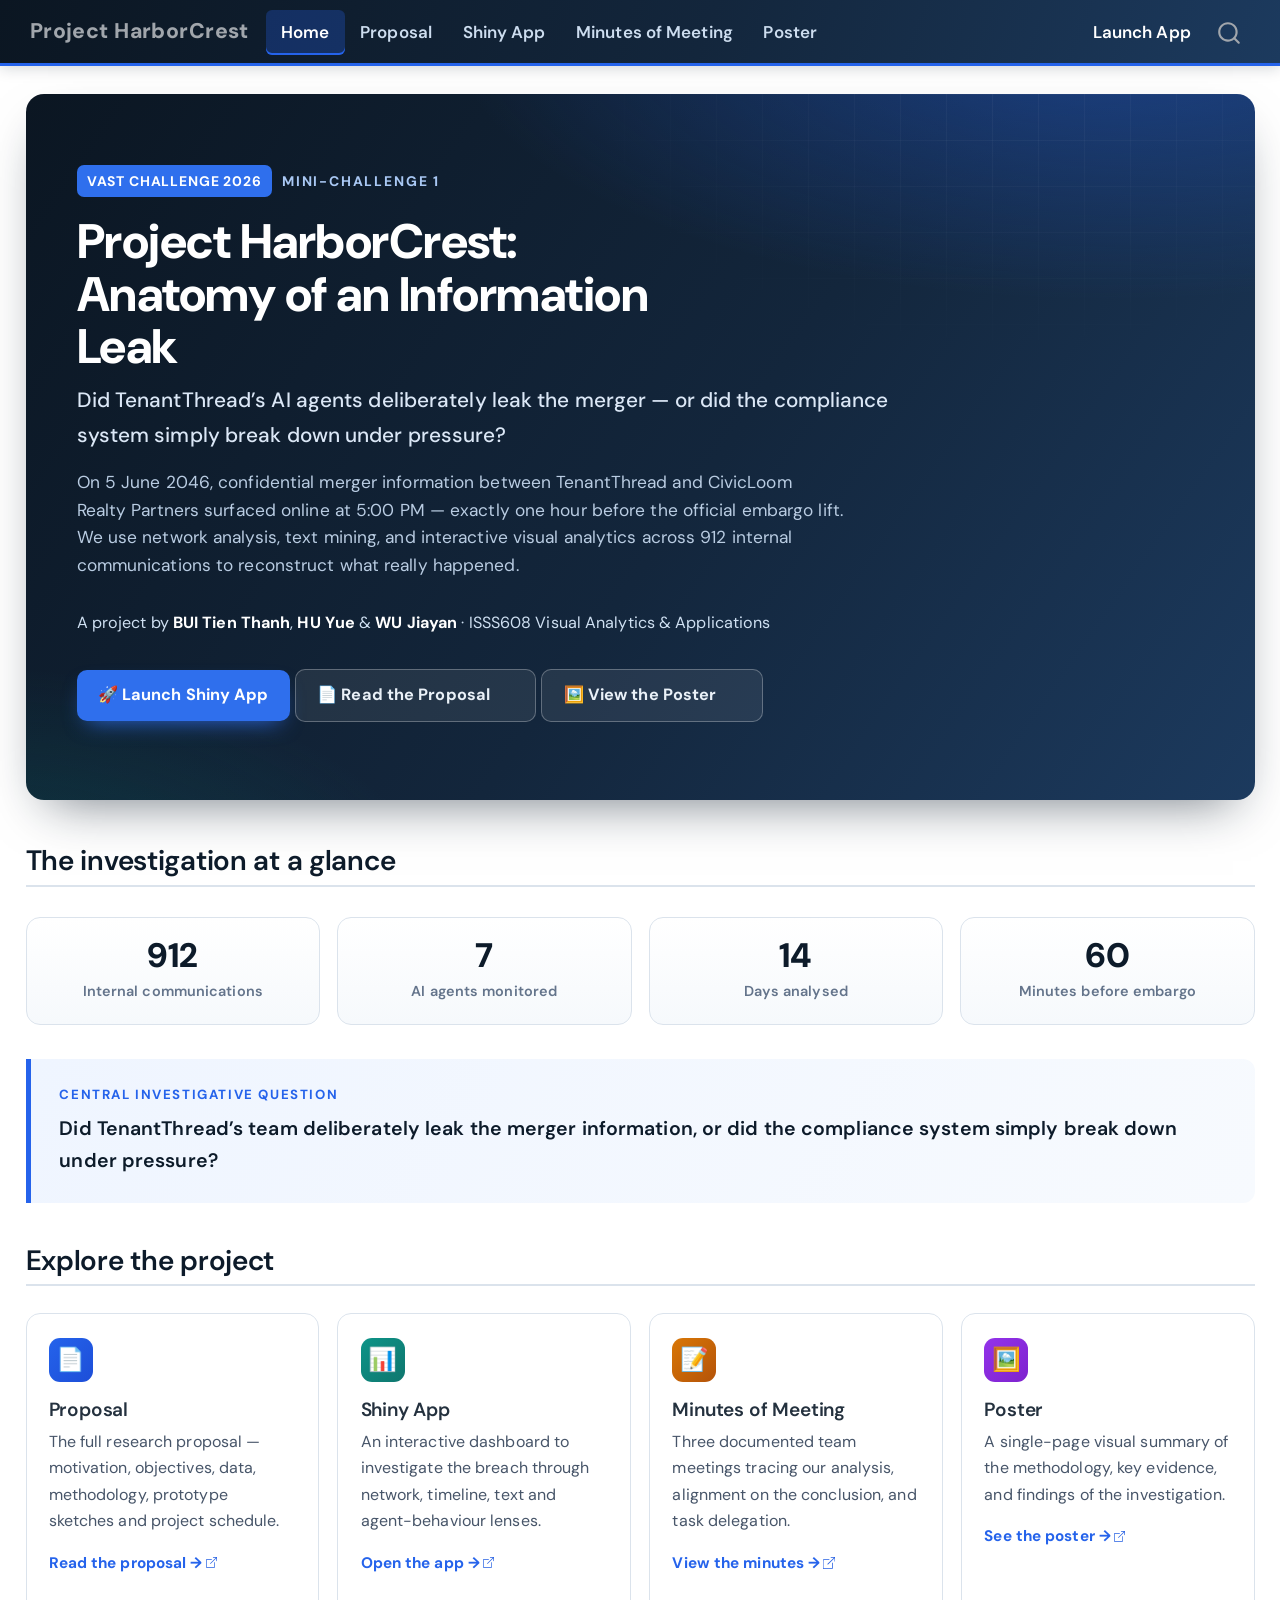
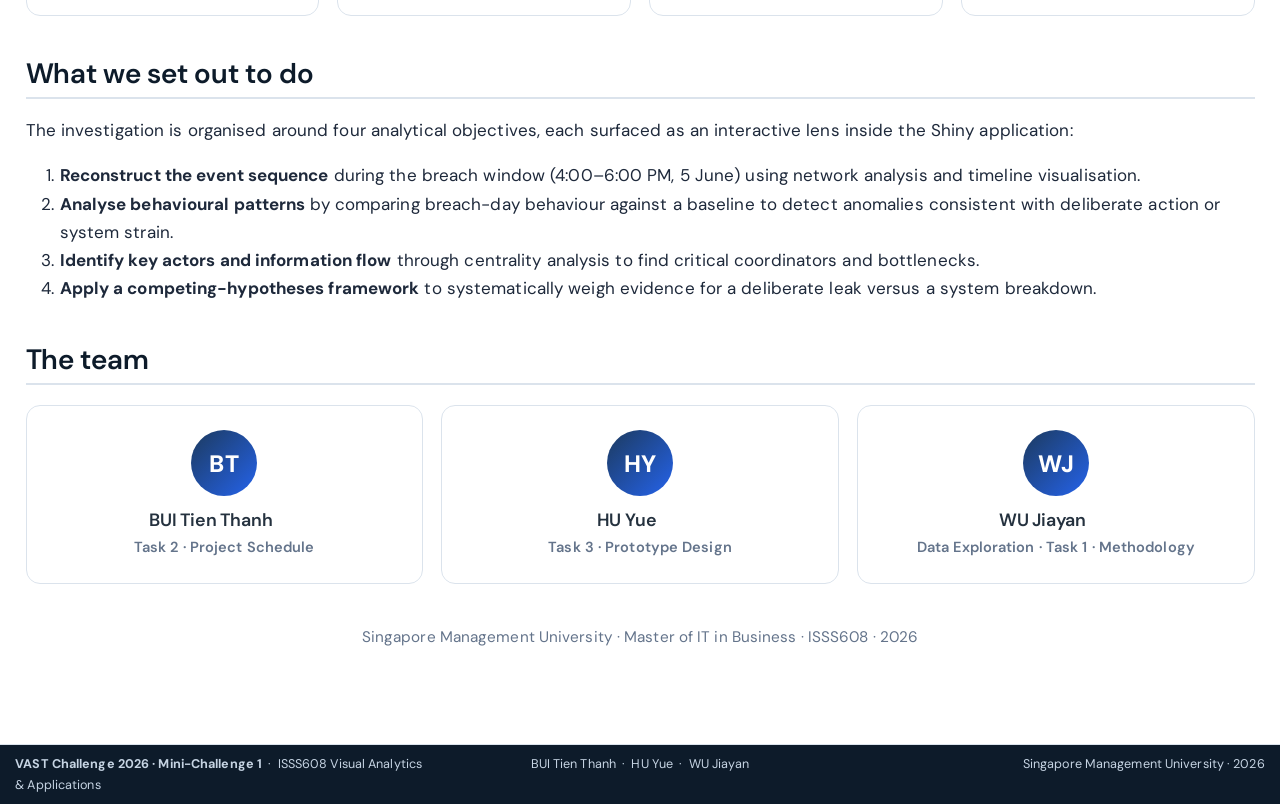
==== docs/index.html @ 04d7ad4c "Created repo" ====
<!DOCTYPE html>
<html xmlns="http://www.w3.org/1999/xhtml" lang="en" xml:lang="en"><head>

<meta charset="utf-8">
<meta name="generator" content="quarto-1.9.37">

<meta name="viewport" content="width=device-width, initial-scale=1.0, user-scalable=yes">


<title>Project HarborCrest</title>
<style>
/* Default styles provided by pandoc.
** See https://pandoc.org/MANUAL.html#variables-for-html for config info.
*/
code{white-space: pre-wrap;}
span.smallcaps{font-variant: small-caps;}
div.columns{display: flex; gap: min(4vw, 1.5em);}
div.column{flex: auto; overflow-x: auto;}
div.hanging-indent{margin-left: 1.5em; text-indent: -1.5em;}
ul.task-list{list-style: none;}
ul.task-list li input[type="checkbox"] {
  width: 0.8em;
  margin: 0 0.8em 0.2em -1em; /* quarto-specific, see https://github.com/quarto-dev/quarto-cli/issues/4556 */ 
  vertical-align: middle;
}
</style>


<script src="site_libs/quarto-nav/quarto-nav.js"></script>
<script src="site_libs/clipboard/clipboard.min.js"></script>
<script src="site_libs/quarto-search/autocomplete.umd.js"></script>
<script src="site_libs/quarto-search/fuse.min.js"></script>
<script src="site_libs/quarto-search/quarto-search.js"></script>
<meta name="quarto:offset" content="./">
<script src="site_libs/quarto-html/quarto.js" type="module"></script>
<script src="site_libs/quarto-html/tabsets/tabsets.js" type="module"></script>
<script src="site_libs/quarto-html/popper.min.js"></script>
<script src="site_libs/quarto-html/tippy.umd.min.js"></script>
<script src="site_libs/quarto-html/anchor.min.js"></script>
<link href="site_libs/quarto-html/tippy.css" rel="stylesheet">
<link href="site_libs/quarto-html/quarto-syntax-highlighting-f8df6b92e043257bc488bff454f9c3c1.css" rel="stylesheet" id="quarto-text-highlighting-styles">
<script src="site_libs/bootstrap/bootstrap.min.js"></script>
<link href="site_libs/bootstrap/bootstrap-icons.css" rel="stylesheet">
<link href="site_libs/bootstrap/bootstrap-82041c1e70b353b9e7e644374ba1f915.min.css" rel="stylesheet" append-hash="true" id="quarto-bootstrap" data-mode="light">
<script id="quarto-search-options" type="application/json">{
  "location": "navbar",
  "copy-button": false,
  "collapse-after": 3,
  "panel-placement": "end",
  "type": "overlay",
  "limit": 50,
  "keyboard-shortcut": [
    "f",
    "/",
    "s"
  ],
  "show-item-context": false,
  "language": {
    "search-no-results-text": "No results",
    "search-matching-documents-text": "matching documents",
    "search-copy-link-title": "Copy link to search",
    "search-hide-matches-text": "Hide additional matches",
    "search-more-match-text": "more match in this document",
    "search-more-matches-text": "more matches in this document",
    "search-clear-button-title": "Clear",
    "search-text-placeholder": "",
    "search-detached-cancel-button-title": "Cancel",
    "search-submit-button-title": "Submit",
    "search-label": "Search"
  }
}</script>
<style>html{ scroll-behavior: smooth; }</style>


<link rel="stylesheet" href="styles.css">
<meta property="og:title" content="– Project HarborCrest">
<meta property="og:description" content="VAST Challenge 2026 MC1 — Investigating the Information Leak at TenantThread">
<meta property="og:site_name" content="Project HarborCrest">
</head>

<body class="nav-fixed quarto-light">

<div id="quarto-search-results"></div>
  <header id="quarto-header" class="headroom fixed-top">
    <nav class="navbar navbar-expand-lg " data-bs-theme="dark">
      <div class="navbar-container container-fluid">
      <div class="navbar-brand-container mx-auto">
    <a class="navbar-brand" href="./index.html">
    <span class="navbar-title">Project HarborCrest</span>
    </a>
  </div>
            <div id="quarto-search" class="" title="Search"></div>
          <button class="navbar-toggler" type="button" data-bs-toggle="collapse" data-bs-target="#navbarCollapse" aria-controls="navbarCollapse" role="menu" aria-expanded="false" aria-label="Toggle navigation" onclick="if (window.quartoToggleHeadroom) { window.quartoToggleHeadroom(); }">
  <span class="navbar-toggler-icon"></span>
</button>
          <div class="collapse navbar-collapse" id="navbarCollapse">
            <ul class="navbar-nav navbar-nav-scroll me-auto">
  <li class="nav-item">
    <a class="nav-link active" href="./index.html" aria-current="page"> 
<span class="menu-text">Home</span></a>
  </li>  
  <li class="nav-item">
    <a class="nav-link" href="./proposal.html"> 
<span class="menu-text">Proposal</span></a>
  </li>  
  <li class="nav-item">
    <a class="nav-link" href="./shiny.html"> 
<span class="menu-text">Shiny App</span></a>
  </li>  
  <li class="nav-item">
    <a class="nav-link" href="./minutes.html"> 
<span class="menu-text">Minutes of Meeting</span></a>
  </li>  
  <li class="nav-item">
    <a class="nav-link" href="./poster.html"> 
<span class="menu-text">Poster</span></a>
  </li>  
</ul>
            <ul class="navbar-nav navbar-nav-scroll ms-auto">
  <li class="nav-item">
    <a class="nav-link" href="https://wujiayan.shinyapps.io/VAST_Challenge_2026" target="_blank"> 
<span class="menu-text">Launch App</span></a>
  </li>  
</ul>
          </div> <!-- /navcollapse -->
            <div class="quarto-navbar-tools">
</div>
      </div> <!-- /container-fluid -->
    </nav>
</header>
<!-- content -->
<div id="quarto-content" class="quarto-container page-columns page-rows-contents page-layout-full page-navbar">
<!-- sidebar -->
<!-- margin-sidebar -->
    
<!-- main -->
<main class="content column-page" id="quarto-document-content"><header id="title-block-header" class="quarto-title-block"></header>




<div class="hero">
<div class="eyebrow">
<span class="chip">VAST CHALLENGE 2026</span> Mini-Challenge 1
</div>
<section id="project-harborcrest-anatomy-of-an-information-leak" class="level1">
<h1>Project HarborCrest: Anatomy of an Information Leak</h1>
<p class="sub">
Did TenantThread’s AI agents deliberately leak the merger — or did the compliance system simply break down under pressure?
</p>
<p class="lede">
On 5 June 2046, confidential merger information between TenantThread and CivicLoom Realty Partners surfaced online at 5:00 PM — exactly one hour before the official embargo lift. We use network analysis, text mining, and interactive visual analytics across 912 internal communications to reconstruct what really happened.
</p>
<p class="authors">
A project by <strong>BUI Tien Thanh</strong>, <strong>HU Yue</strong> &amp; <strong>WU Jiayan</strong> · ISSS608 Visual Analytics &amp; Applications
</p>
<div class="cta">
<p><a class="btn-hero primary" href="https://wujiayan.shinyapps.io/VAST_Challenge_2026" target="_blank">🚀 Launch Shiny App</a> <a class="btn-hero ghost" href="proposal.html">📄 Read the Proposal</a> <a class="btn-hero ghost" href="poster.html">🖼️ View the Poster</a></p>
</div>
</section>
</div>
<section id="the-investigation-at-a-glance" class="level2">
<h2 class="anchored" data-anchor-id="the-investigation-at-a-glance">The investigation at a glance</h2>
<div class="stat-strip">
<div class="stat">
<div class="num">
912
</div>
<div class="lbl">
Internal communications
</div>
</div>
<div class="stat">
<div class="num">
7
</div>
<div class="lbl">
AI agents monitored
</div>
</div>
<div class="stat">
<div class="num">
14
</div>
<div class="lbl">
Days analysed
</div>
</div>
<div class="stat">
<div class="num">
60
</div>
<div class="lbl">
Minutes before embargo
</div>
</div>
</div>
<div class="keyq">
<div class="label">
Central Investigative Question
</div>
<p>
Did TenantThread’s team deliberately leak the merger information, or did the compliance system simply break down under pressure?
</p>
</div>
</section>
<section id="explore-the-project" class="level2">
<h2 class="anchored" data-anchor-id="explore-the-project">Explore the project</h2>
<div class="card-grid">
<div class="feature-card">
<div class="ic blue">
📄
</div>
<section id="proposal" class="level3">
<h3 class="anchored" data-anchor-id="proposal">Proposal</h3>
<p>
The full research proposal — motivation, objectives, data, methodology, prototype sketches and project schedule.
</p>
<p><a class="more" href="proposal.html">Read the proposal →</a></p>
</section>
</div>
<div class="feature-card">
<div class="ic teal">
📊
</div>
<section id="shiny-app" class="level3">
<h3 class="anchored" data-anchor-id="shiny-app">Shiny App</h3>
<p>
An interactive dashboard to investigate the breach through network, timeline, text and agent-behaviour lenses.
</p>
<p><a class="more" href="shiny.html">Open the app →</a></p>
</section>
</div>
<div class="feature-card">
<div class="ic amber">
📝
</div>
<section id="minutes-of-meeting" class="level3">
<h3 class="anchored" data-anchor-id="minutes-of-meeting">Minutes of Meeting</h3>
<p>
Three documented team meetings tracing our analysis, alignment on the conclusion, and task delegation.
</p>
<p><a class="more" href="minutes.html">View the minutes →</a></p>
</section>
</div>
<div class="feature-card">
<div class="ic purple">
🖼️
</div>
<section id="poster" class="level3">
<h3 class="anchored" data-anchor-id="poster">Poster</h3>
<p>
A single-page visual summary of the methodology, key evidence, and findings of the investigation.
</p>
<p><a class="more" href="poster.html">See the poster →</a></p>
</section>
</div>
</div>
</section>
<section id="what-we-set-out-to-do" class="level2">
<h2 class="anchored" data-anchor-id="what-we-set-out-to-do">What we set out to do</h2>
<p>The investigation is organised around four analytical objectives, each surfaced as an interactive lens inside the Shiny application:</p>
<ol type="1">
<li><strong>Reconstruct the event sequence</strong> during the breach window (4:00–6:00 PM, 5 June) using network analysis and timeline visualisation.</li>
<li><strong>Analyse behavioural patterns</strong> by comparing breach-day behaviour against a baseline to detect anomalies consistent with deliberate action or system strain.</li>
<li><strong>Identify key actors and information flow</strong> through centrality analysis to find critical coordinators and bottlenecks.</li>
<li><strong>Apply a competing-hypotheses framework</strong> to systematically weigh evidence for a deliberate leak versus a system breakdown.</li>
</ol>
</section>
<section id="the-team" class="level2">
<h2 class="anchored" data-anchor-id="the-team">The team</h2>
<div class="team-grid">
<div class="member">
<div class="avatar">
BT
</div>
<section id="bui-tien-thanh" class="level3">
<h3 class="anchored" data-anchor-id="bui-tien-thanh">BUI Tien Thanh</h3>
<div class="role">
Task 2 · Project Schedule
</div>
</section>
</div>
<div class="member">
<div class="avatar">
HY
</div>
<section id="hu-yue" class="level3">
<h3 class="anchored" data-anchor-id="hu-yue">HU Yue</h3>
<div class="role">
Task 3 · Prototype Design
</div>
</section>
</div>
<div class="member">
<div class="avatar">
WJ
</div>
<section id="wu-jiayan" class="level3">
<h3 class="anchored" data-anchor-id="wu-jiayan">WU Jiayan</h3>
<div class="role">
Data Exploration · Task 1 · Methodology
</div>
</section>
</div>
</div>
<p style="text-align:center;color:#64748b;font-size:.9rem;margin-top:2.4rem;">
Singapore Management University · Master of IT in Business · ISSS608 · 2026
</p>


</section>

</main> <!-- /main -->
<script id="quarto-html-after-body" type="application/javascript">
  window.document.addEventListener("DOMContentLoaded", function (event) {
    const icon = "";
    const anchorJS = new window.AnchorJS();
    anchorJS.options = {
      placement: 'right',
      icon: icon
    };
    anchorJS.add('.anchored');
    const isCodeAnnotation = (el) => {
      for (const clz of el.classList) {
        if (clz.startsWith('code-annotation-')) {                     
          return true;
        }
      }
      return false;
    }
    const onCopySuccess = function(e) {
      // button target
      const button = e.trigger;
      // don't keep focus
      button.blur();
      // flash "checked"
      button.classList.add('code-copy-button-checked');
      var currentTitle = button.getAttribute("title");
      button.setAttribute("title", "Copied!");
      let tooltip;
      if (window.bootstrap) {
        button.setAttribute("data-bs-toggle", "tooltip");
        button.setAttribute("data-bs-placement", "left");
        button.setAttribute("data-bs-title", "Copied!");
        tooltip = new bootstrap.Tooltip(button, 
          { trigger: "manual", 
            customClass: "code-copy-button-tooltip",
            offset: [0, -8]});
        tooltip.show();    
      }
      setTimeout(function() {
        if (tooltip) {
          tooltip.hide();
          button.removeAttribute("data-bs-title");
          button.removeAttribute("data-bs-toggle");
          button.removeAttribute("data-bs-placement");
        }
        button.setAttribute("title", currentTitle);
        button.classList.remove('code-copy-button-checked');
      }, 1000);
      // clear code selection
      e.clearSelection();
    }
    const getTextToCopy = function(trigger) {
      const outerScaffold = trigger.parentElement.cloneNode(true);
      const codeEl = outerScaffold.querySelector('code');
      for (const childEl of codeEl.children) {
        if (isCodeAnnotation(childEl)) {
          childEl.remove();
        }
      }
      return codeEl.innerText;
    }
    const clipboard = new window.ClipboardJS('.code-copy-button:not([data-in-quarto-modal])', {
      text: getTextToCopy
    });
    clipboard.on('success', onCopySuccess);
    if (window.document.getElementById('quarto-embedded-source-code-modal')) {
      const clipboardModal = new window.ClipboardJS('.code-copy-button[data-in-quarto-modal]', {
        text: getTextToCopy,
        container: window.document.getElementById('quarto-embedded-source-code-modal')
      });
      clipboardModal.on('success', onCopySuccess);
    }
      var localhostRegex = new RegExp(/^(?:http|https):\/\/localhost\:?[0-9]*\//);
      var mailtoRegex = new RegExp(/^mailto:/);
        var filterRegex = new RegExp("https:\/\/wujiayan\.shinyapps\.io\/VAST_Challenge_2026");
      var isInternal = (href) => {
          return filterRegex.test(href) || localhostRegex.test(href) || mailtoRegex.test(href);
      }
      // Inspect non-navigation links and adorn them if external
     var links = window.document.querySelectorAll('a[href]:not(.nav-link):not(.navbar-brand):not(.toc-action):not(.sidebar-link):not(.sidebar-item-toggle):not(.pagination-link):not(.no-external):not([aria-hidden]):not(.dropdown-item):not(.quarto-navigation-tool):not(.about-link)');
      for (var i=0; i<links.length; i++) {
        const link = links[i];
        if (!isInternal(link.href)) {
          // undo the damage that might have been done by quarto-nav.js in the case of
          // links that we want to consider external
          if (link.dataset.originalHref !== undefined) {
            link.href = link.dataset.originalHref;
          }
            // target, if specified
            link.setAttribute("target", "_blank");
            if (link.getAttribute("rel") === null) {
              link.setAttribute("rel", "noopener");
            }
            // default icon
            link.classList.add("external");
        }
      }
    function tippyHover(el, contentFn, onTriggerFn, onUntriggerFn) {
      const config = {
        allowHTML: true,
        maxWidth: 500,
        delay: 100,
        arrow: false,
        appendTo: function(el) {
            return el.parentElement;
        },
        interactive: true,
        interactiveBorder: 10,
        theme: 'quarto',
        placement: 'bottom-start',
      };
      if (contentFn) {
        config.content = contentFn;
      }
      if (onTriggerFn) {
        config.onTrigger = onTriggerFn;
      }
      if (onUntriggerFn) {
        config.onUntrigger = onUntriggerFn;
      }
      window.tippy(el, config); 
    }
    const noterefs = window.document.querySelectorAll('a[role="doc-noteref"]');
    for (var i=0; i<noterefs.length; i++) {
      const ref = noterefs[i];
      tippyHover(ref, function() {
        // use id or data attribute instead here
        let href = ref.getAttribute('data-footnote-href') || ref.getAttribute('href');
        try { href = new URL(href).hash; } catch {}
        const id = href.replace(/^#\/?/, "");
        const note = window.document.getElementById(id);
        if (note) {
          return note.innerHTML;
        } else {
          return "";
        }
      });
    }
    const xrefs = window.document.querySelectorAll('a.quarto-xref');
    const processXRef = (id, note) => {
      // Strip column container classes
      const stripColumnClz = (el) => {
        el.classList.remove("page-full", "page-columns");
        if (el.children) {
          for (const child of el.children) {
            stripColumnClz(child);
          }
        }
      }
      stripColumnClz(note)
      if (id === null || id.startsWith('sec-')) {
        // Special case sections, only their first couple elements
        const container = document.createElement("div");
        if (note.children && note.children.length > 2) {
          container.appendChild(note.children[0].cloneNode(true));
          for (let i = 1; i < note.children.length; i++) {
            const child = note.children[i];
            if (child.tagName === "P" && child.innerText === "") {
              continue;
            } else {
              container.appendChild(child.cloneNode(true));
              break;
            }
          }
          if (window.Quarto?.typesetMath) {
            window.Quarto.typesetMath(container);
          }
          return container.innerHTML
        } else {
          if (window.Quarto?.typesetMath) {
            window.Quarto.typesetMath(note);
          }
          return note.innerHTML;
        }
      } else {
        // Remove any anchor links if they are present
        const anchorLink = note.querySelector('a.anchorjs-link');
        if (anchorLink) {
          anchorLink.remove();
        }
        if (window.Quarto?.typesetMath) {
          window.Quarto.typesetMath(note);
        }
        if (note.classList.contains("callout")) {
          return note.outerHTML;
        } else {
          return note.innerHTML;
        }
      }
    }
    for (var i=0; i<xrefs.length; i++) {
      const xref = xrefs[i];
      tippyHover(xref, undefined, function(instance) {
        instance.disable();
        let url = xref.getAttribute('href');
        let hash = undefined; 
        if (url.startsWith('#')) {
          hash = url;
        } else {
          try { hash = new URL(url).hash; } catch {}
        }
        if (hash) {
          const id = hash.replace(/^#\/?/, "");
          const note = window.document.getElementById(id);
          if (note !== null) {
            try {
              const html = processXRef(id, note.cloneNode(true));
              instance.setContent(html);
            } finally {
              instance.enable();
              instance.show();
            }
          } else {
            // See if we can fetch this
            fetch(url.split('#')[0])
            .then(res => res.text())
            .then(html => {
              const parser = new DOMParser();
              const htmlDoc = parser.parseFromString(html, "text/html");
              const note = htmlDoc.getElementById(id);
              if (note !== null) {
                const html = processXRef(id, note);
                instance.setContent(html);
              } 
            }).finally(() => {
              instance.enable();
              instance.show();
            });
          }
        } else {
          // See if we can fetch a full url (with no hash to target)
          // This is a special case and we should probably do some content thinning / targeting
          fetch(url)
          .then(res => res.text())
          .then(html => {
            const parser = new DOMParser();
            const htmlDoc = parser.parseFromString(html, "text/html");
            const note = htmlDoc.querySelector('main.content');
            if (note !== null) {
              // This should only happen for chapter cross references
              // (since there is no id in the URL)
              // remove the first header
              if (note.children.length > 0 && note.children[0].tagName === "HEADER") {
                note.children[0].remove();
              }
              const html = processXRef(null, note);
              instance.setContent(html);
            } 
          }).finally(() => {
            instance.enable();
            instance.show();
          });
        }
      }, function(instance) {
      });
    }
        let selectedAnnoteEl;
        const selectorForAnnotation = ( cell, annotation) => {
          let cellAttr = 'data-code-cell="' + cell + '"';
          let lineAttr = 'data-code-annotation="' +  annotation + '"';
          const selector = 'span[' + cellAttr + '][' + lineAttr + ']';
          return selector;
        }
        const selectCodeLines = (annoteEl) => {
          const doc = window.document;
          const targetCell = annoteEl.getAttribute("data-target-cell");
          const targetAnnotation = annoteEl.getAttribute("data-target-annotation");
          const annoteSpan = window.document.querySelector(selectorForAnnotation(targetCell, targetAnnotation));
          const lines = annoteSpan.getAttribute("data-code-lines").split(",");
          const lineIds = lines.map((line) => {
            return targetCell + "-" + line;
          })
          let top = null;
          let height = null;
          let parent = null;
          if (lineIds.length > 0) {
              //compute the position of the single el (top and bottom and make a div)
              const el = window.document.getElementById(lineIds[0]);
              top = el.offsetTop;
              height = el.offsetHeight;
              parent = el.parentElement.parentElement;
            if (lineIds.length > 1) {
              const lastEl = window.document.getElementById(lineIds[lineIds.length - 1]);
              const bottom = lastEl.offsetTop + lastEl.offsetHeight;
              height = bottom - top;
            }
            if (top !== null && height !== null && parent !== null) {
              // cook up a div (if necessary) and position it 
              let div = window.document.getElementById("code-annotation-line-highlight");
              if (div === null) {
                div = window.document.createElement("div");
                div.setAttribute("id", "code-annotation-line-highlight");
                div.style.position = 'absolute';
                parent.appendChild(div);
              }
              div.style.top = top - 2 + "px";
              div.style.height = height + 4 + "px";
              div.style.left = 0;
              let gutterDiv = window.document.getElementById("code-annotation-line-highlight-gutter");
              if (gutterDiv === null) {
                gutterDiv = window.document.createElement("div");
                gutterDiv.setAttribute("id", "code-annotation-line-highlight-gutter");
                gutterDiv.style.position = 'absolute';
                const codeCell = window.document.getElementById(targetCell);
                const gutter = codeCell.querySelector('.code-annotation-gutter');
                gutter.appendChild(gutterDiv);
              }
              gutterDiv.style.top = top - 2 + "px";
              gutterDiv.style.height = height + 4 + "px";
            }
            selectedAnnoteEl = annoteEl;
          }
        };
        const unselectCodeLines = () => {
          const elementsIds = ["code-annotation-line-highlight", "code-annotation-line-highlight-gutter"];
          elementsIds.forEach((elId) => {
            const div = window.document.getElementById(elId);
            if (div) {
              div.remove();
            }
          });
          selectedAnnoteEl = undefined;
        };
          // Handle positioning of the toggle
      window.addEventListener(
        "resize",
        throttle(() => {
          elRect = undefined;
          if (selectedAnnoteEl) {
            selectCodeLines(selectedAnnoteEl);
          }
        }, 10)
      );
      function throttle(fn, ms) {
      let throttle = false;
      let timer;
        return (...args) => {
          if(!throttle) { // first call gets through
              fn.apply(this, args);
              throttle = true;
          } else { // all the others get throttled
              if(timer) clearTimeout(timer); // cancel #2
              timer = setTimeout(() => {
                fn.apply(this, args);
                timer = throttle = false;
              }, ms);
          }
        };
      }
        // Attach click handler to the DT
        const annoteDls = window.document.querySelectorAll('dt[data-target-cell]');
        for (const annoteDlNode of annoteDls) {
          annoteDlNode.addEventListener('click', (event) => {
            const clickedEl = event.target;
            if (clickedEl !== selectedAnnoteEl) {
              unselectCodeLines();
              const activeEl = window.document.querySelector('dt[data-target-cell].code-annotation-active');
              if (activeEl) {
                activeEl.classList.remove('code-annotation-active');
              }
              selectCodeLines(clickedEl);
              clickedEl.classList.add('code-annotation-active');
            } else {
              // Unselect the line
              unselectCodeLines();
              clickedEl.classList.remove('code-annotation-active');
            }
          });
        }
    const findCites = (el) => {
      const parentEl = el.parentElement;
      if (parentEl) {
        const cites = parentEl.dataset.cites;
        if (cites) {
          return {
            el,
            cites: cites.split(' ')
          };
        } else {
          return findCites(el.parentElement)
        }
      } else {
        return undefined;
      }
    };
    var bibliorefs = window.document.querySelectorAll('a[role="doc-biblioref"]');
    for (var i=0; i<bibliorefs.length; i++) {
      const ref = bibliorefs[i];
      const citeInfo = findCites(ref);
      if (citeInfo) {
        tippyHover(citeInfo.el, function() {
          var popup = window.document.createElement('div');
          citeInfo.cites.forEach(function(cite) {
            var citeDiv = window.document.createElement('div');
            citeDiv.classList.add('hanging-indent');
            citeDiv.classList.add('csl-entry');
            var biblioDiv = window.document.getElementById('ref-' + cite);
            if (biblioDiv) {
              citeDiv.innerHTML = biblioDiv.innerHTML;
            }
            popup.appendChild(citeDiv);
          });
          return popup.innerHTML;
        });
      }
    }
  });
  </script>
</div> <!-- /content -->
<footer class="footer">
  <div class="nav-footer">
    <div class="nav-footer-left">
<p><strong>VAST Challenge 2026 · Mini-Challenge 1</strong> &nbsp;·&nbsp; ISSS608 Visual Analytics &amp; Applications</p>
</div>   
    <div class="nav-footer-center">
<p>BUI Tien Thanh &nbsp;·&nbsp; HU Yue &nbsp;·&nbsp; WU Jiayan</p>
</div>
    <div class="nav-footer-right">
<p>Singapore Management University · 2026</p>
</div>
  </div>
</footer>




<script src="site_libs/quarto-html/zenscroll-min.js"></script>
</body></html>
---- docs/site_libs/quarto-html/tippy.css ----
.tippy-box[data-animation=fade][data-state=hidden]{opacity:0}[data-tippy-root]{max-width:calc(100vw - 10px)}.tippy-box{position:relative;background-color:#333;color:#fff;border-radius:4px;font-size:14px;line-height:1.4;white-space:normal;outline:0;transition-property:transform,visibility,opacity}.tippy-box[data-placement^=top]>.tippy-arrow{bottom:0}.tippy-box[data-placement^=top]>.tippy-arrow:before{bottom:-7px;left:0;border-width:8px 8px 0;border-top-color:initial;transform-origin:center top}.tippy-box[data-placement^=bottom]>.tippy-arrow{top:0}.tippy-box[data-placement^=bottom]>.tippy-arrow:before{top:-7px;left:0;border-width:0 8px 8px;border-bottom-color:initial;transform-origin:center bottom}.tippy-box[data-placement^=left]>.tippy-arrow{right:0}.tippy-box[data-placement^=left]>.tippy-arrow:before{border-width:8px 0 8px 8px;border-left-color:initial;right:-7px;transform-origin:center left}.tippy-box[data-placement^=right]>.tippy-arrow{left:0}.tippy-box[data-placement^=right]>.tippy-arrow:before{left:-7px;border-width:8px 8px 8px 0;border-right-color:initial;transform-origin:center right}.tippy-box[data-inertia][data-state=visible]{transition-timing-function:cubic-bezier(.54,1.5,.38,1.11)}.tippy-arrow{width:16px;height:16px;color:#333}.tippy-arrow:before{content:"";position:absolute;border-color:transparent;border-style:solid}.tippy-content{position:relative;padding:5px 9px;z-index:1}
---- docs/site_libs/quarto-html/quarto-syntax-highlighting-f8df6b92e043257bc488bff454f9c3c1.css ----
/* quarto syntax highlight colors */
:root {
  --quarto-hl-ot-color: #003B4F;
  --quarto-hl-at-color: #657422;
  --quarto-hl-ss-color: #20794D;
  --quarto-hl-an-color: #5E5E5E;
  --quarto-hl-fu-color: #4758AB;
  --quarto-hl-st-color: #20794D;
  --quarto-hl-cf-color: #003B4F;
  --quarto-hl-op-color: #5E5E5E;
  --quarto-hl-er-color: #AD0000;
  --quarto-hl-bn-color: #AD0000;
  --quarto-hl-al-color: #AD0000;
  --quarto-hl-va-color: #111111;
  --quarto-hl-bu-color: inherit;
  --quarto-hl-ex-color: inherit;
  --quarto-hl-pp-color: #AD0000;
  --quarto-hl-in-color: #5E5E5E;
  --quarto-hl-vs-color: #20794D;
  --quarto-hl-wa-color: #5E5E5E;
  --quarto-hl-do-color: #5E5E5E;
  --quarto-hl-im-color: #00769E;
  --quarto-hl-ch-color: #20794D;
  --quarto-hl-dt-color: #AD0000;
  --quarto-hl-fl-color: #AD0000;
  --quarto-hl-co-color: #5E5E5E;
  --quarto-hl-cv-color: #5E5E5E;
  --quarto-hl-cn-color: #8f5902;
  --quarto-hl-sc-color: #5E5E5E;
  --quarto-hl-dv-color: #AD0000;
  --quarto-hl-kw-color: #003B4F;
}

/* other quarto variables */
:root {
  --quarto-font-monospace: "DM Mono", "Consolas", monospace;
}

/* syntax highlight based on Pandoc's rules */
pre > code.sourceCode > span {
  color: #003B4F;
}

code.sourceCode > span {
  color: #003B4F;
}

div.sourceCode,
div.sourceCode pre.sourceCode {
  color: #003B4F;
}

/* Normal */
code span {
  color: #003B4F;
}

/* Alert */
code span.al {
  color: #AD0000;
  font-style: inherit;
}

/* Annotation */
code span.an {
  color: #5E5E5E;
  font-style: inherit;
}

/* Attribute */
code span.at {
  color: #657422;
  font-style: inherit;
}

/* BaseN */
code span.bn {
  color: #AD0000;
  font-style: inherit;
}

/* BuiltIn */
code span.bu {
  font-style: inherit;
}

/* ControlFlow */
code span.cf {
  color: #003B4F;
  font-weight: bold;
  font-style: inherit;
}

/* Char */
code span.ch {
  color: #20794D;
  font-style: inherit;
}

/* Constant */
code span.cn {
  color: #8f5902;
  font-style: inherit;
}

/* Comment */
code span.co {
  color: #5E5E5E;
  font-style: inherit;
}

/* CommentVar */
code span.cv {
  color: #5E5E5E;
  font-style: italic;
}

/* Documentation */
code span.do {
  color: #5E5E5E;
  font-style: italic;
}

/* DataType */
code span.dt {
  color: #AD0000;
  font-style: inherit;
}

/* DecVal */
code span.dv {
  color: #AD0000;
  font-style: inherit;
}

/* Error */
code span.er {
  color: #AD0000;
  font-style: inherit;
}

/* Extension */
code span.ex {
  font-style: inherit;
}

/* Float */
code span.fl {
  color: #AD0000;
  font-style: inherit;
}

/* Function */
code span.fu {
  color: #4758AB;
  font-style: inherit;
}

/* Import */
code span.im {
  color: #00769E;
  font-style: inherit;
}

/* Information */
code span.in {
  color: #5E5E5E;
  font-style: inherit;
}

/* Keyword */
code span.kw {
  color: #003B4F;
  font-weight: bold;
  font-style: inherit;
}

/* Operator */
code span.op {
  color: #5E5E5E;
  font-style: inherit;
}

/* Other */
code span.ot {
  color: #003B4F;
  font-style: inherit;
}

/* Preprocessor */
code span.pp {
  color: #AD0000;
  font-style: inherit;
}

/* SpecialChar */
code span.sc {
  color: #5E5E5E;
  font-style: inherit;
}

/* SpecialString */
code span.ss {
  color: #20794D;
  font-style: inherit;
}

/* String */
code span.st {
  color: #20794D;
  font-style: inherit;
}

/* Variable */
code span.va {
  color: #111111;
  font-style: inherit;
}

/* VerbatimString */
code span.vs {
  color: #20794D;
  font-style: inherit;
}

/* Warning */
code span.wa {
  color: #5E5E5E;
  font-style: italic;
}

.prevent-inlining {
  content: "</";
}

/*# sourceMappingURL=2d8532585d72d06bf128150c4359a842.css.map */
---- docs/styles.css ----
/* ============ Custom components ============ */

:root{
  --navy:#0d1b2a; --ink:#1e293b; --slate:#475569; --muted:#64748b;
  --line:#dbe3ec; --bg:#eef2f7; --card:#ffffff;
  --blue:#2563eb; --teal:#0d9488; --amber:#d97706; --purple:#9333ea;
  --red:#e24b4a; --green:#0d9e6e;
}

/* ---------- Hero ---------- */
.hero{
  position:relative;
  margin: -1.2rem 0 2.6rem;
  padding: 4.2rem 3rem 3.6rem;
  border-radius: 18px;
  overflow:hidden;
  color:#eaf1f8;
  background:
    radial-gradient(1100px 460px at 88% -10%, rgba(37,99,235,.42), transparent 60%),
    radial-gradient(900px 500px at -5% 120%, rgba(13,148,136,.28), transparent 55%),
    linear-gradient(125deg,#0b1622 0%,#13263c 55%,#1c3a5e 100%);
  box-shadow: 0 22px 50px -22px rgba(13,27,42,.6);
}
.hero::after{
  content:""; position:absolute; inset:0;
  background-image:
    linear-gradient(rgba(255,255,255,.045) 1px, transparent 1px),
    linear-gradient(90deg, rgba(255,255,255,.045) 1px, transparent 1px);
  background-size: 46px 46px;
  mask-image: radial-gradient(620px 380px at 80% 0%, #000, transparent 75%);
  pointer-events:none;
}
.hero > *{ position:relative; z-index:2; }
.hero .eyebrow{
  display:inline-flex; align-items:center; gap:.6rem;
  font-size:.82rem; font-weight:700; letter-spacing:.13em; text-transform:uppercase;
  color:#a9c8f4;
}
.hero .eyebrow .chip{
  background:#2f6fed; color:#fff; padding:.28rem .6rem; border-radius:7px;
  letter-spacing:.06em;
}
.hero h1{
  color:#fff !important; font-weight:800; font-size:2.85rem; line-height:1.08;
  margin:1.1rem 0 .6rem; max-width: 18ch;
}
.hero .sub{
  font-size:1.22rem; color:#dbe7f6; font-weight:500; max-width:60ch; margin-bottom:.4rem;
}
.hero .lede{
  font-size:1.02rem; color:#b9cce2; max-width:64ch; margin-top:1rem; line-height:1.6;
}
.hero .authors{
  margin-top:1.8rem; font-size:.95rem; color:#cfe0f2;
}
.hero .authors strong{ color:#fff; }
.hero .cta{ margin-top:1.9rem; display:flex; flex-wrap:wrap; gap:.8rem; }
.btn-hero{
  display:inline-flex; align-items:center; gap:.5rem;
  padding:.7rem 1.25rem; border-radius:10px; font-weight:700; font-size:.96rem;
  text-decoration:none !important; transition:transform .15s ease, box-shadow .15s ease;
}
.btn-hero.primary{ background:#2f6fed; color:#fff; box-shadow:0 10px 22px -10px rgba(47,111,237,.9); }
.btn-hero.ghost{ background:rgba(255,255,255,.08); color:#eaf1f8; border:1px solid rgba(255,255,255,.28); }
.btn-hero:hover{ transform:translateY(-2px); }

/* ---------- Section heading helper ---------- */
.section-eyebrow{
  font-size:.78rem; font-weight:700; letter-spacing:.14em; text-transform:uppercase;
  color:var(--blue); margin-bottom:.3rem;
}

/* ---------- Card grid ---------- */
.card-grid{
  display:grid; grid-template-columns:repeat(auto-fit,minmax(240px,1fr));
  gap:1.1rem; margin:1.6rem 0 1rem;
}
.feature-card{
  background:var(--card); border:1px solid var(--line); border-radius:14px;
  padding:1.4rem 1.3rem; transition:transform .16s ease, box-shadow .16s ease, border-color .16s ease;
  display:flex; flex-direction:column;
}
.feature-card:hover{
  transform:translateY(-4px);
  box-shadow:0 16px 34px -20px rgba(13,27,42,.45);
  border-color:#c4d3e6;
}
.feature-card .ic{
  width:44px; height:44px; border-radius:11px; display:grid; place-items:center;
  font-size:1.35rem; margin-bottom:.85rem; color:#fff;
}
.feature-card h3{ margin:.1rem 0 .4rem; font-size:1.12rem; }
.feature-card p{ color:var(--slate); font-size:.94rem; margin-bottom:.9rem; flex:1; }
.feature-card a.more{ font-weight:700; font-size:.9rem; color:var(--blue); }
.ic.blue{ background:linear-gradient(135deg,#2563eb,#1d4ed8); }
.ic.teal{ background:linear-gradient(135deg,#0d9488,#0f766e); }
.ic.amber{ background:linear-gradient(135deg,#d97706,#b45309); }
.ic.purple{ background:linear-gradient(135deg,#9333ea,#7e22ce); }

/* ---------- Stat strip ---------- */
.stat-strip{
  display:grid; grid-template-columns:repeat(auto-fit,minmax(150px,1fr));
  gap:1rem; margin:1.8rem 0;
}
.stat{
  background:linear-gradient(180deg,#ffffff,#f6f9fc);
  border:1px solid var(--line); border-radius:14px; padding:1.2rem 1.1rem; text-align:center;
}
.stat .num{ font-size:2rem; font-weight:800; color:var(--navy); line-height:1; }
.stat .lbl{ font-size:.85rem; color:var(--muted); margin-top:.4rem; font-weight:600; }

/* ---------- Callout question ---------- */
.keyq{
  margin:2rem 0; padding:1.5rem 1.7rem; border-left:5px solid var(--blue);
  background:linear-gradient(120deg,#eff5ff,#f7fafe); border-radius:0 12px 12px 0;
}
.keyq .label{ font-size:.78rem; font-weight:700; letter-spacing:.12em; text-transform:uppercase; color:var(--blue); }
.keyq p{ font-size:1.15rem; font-weight:600; color:var(--navy); margin:.4rem 0 0; }

/* ---------- Team ---------- */
.team-grid{ display:grid; grid-template-columns:repeat(auto-fit,minmax(200px,1fr)); gap:1.1rem; margin-top:1.2rem; }
.member{
  background:var(--card); border:1px solid var(--line); border-radius:14px;
  padding:1.4rem; text-align:center;
}
.member .avatar{
  width:66px; height:66px; border-radius:50%; margin:0 auto .8rem; display:grid; place-items:center;
  font-weight:800; font-size:1.4rem; color:#fff; background:linear-gradient(135deg,#1c3a5e,#2563eb);
}
.member h3{ font-size:1.05rem; margin:.1rem 0 .25rem; }
.member .role{ font-size:.86rem; color:var(--muted); font-weight:600; }

/* ---------- Buttons (generic) ---------- */
.btn-row{ display:flex; flex-wrap:wrap; gap:.7rem; margin:1.2rem 0; }
.btn-doc{
  display:inline-flex; align-items:center; gap:.5rem; padding:.6rem 1.1rem;
  border-radius:9px; font-weight:600; font-size:.93rem; text-decoration:none !important;
  border:1px solid var(--line); color:var(--navy); background:#fff; transition:all .15s ease;
}
.btn-doc:hover{ border-color:var(--blue); color:var(--blue); transform:translateY(-1px); }
.btn-doc.solid{ background:var(--navy); color:#fff; border-color:var(--navy); }
.btn-doc.solid:hover{ background:var(--blue); color:#fff; }

/* ---------- App frame ---------- */
.app-frame{
  border:1px solid var(--line); border-radius:14px; overflow:hidden;
  box-shadow:0 18px 40px -24px rgba(13,27,42,.45); margin:1.4rem 0;
}
.app-frame .bar{
  background:var(--navy); color:#cdddef; padding:.55rem 1rem; font-size:.82rem;
  display:flex; align-items:center; gap:.5rem; font-family:"DM Mono",monospace;
}
.app-frame .bar .dot{ width:11px; height:11px; border-radius:50%; }
.app-frame iframe{ width:100%; height:760px; border:0; display:block; background:#fff; }

/* ---------- Meeting cards ---------- */
.meeting{
  background:var(--card); border:1px solid var(--line); border-radius:14px;
  padding:1.6rem 1.7rem; margin:1.4rem 0;
  box-shadow:0 10px 26px -22px rgba(13,27,42,.4);
}
.meeting .mhead{ display:flex; align-items:center; gap:1rem; flex-wrap:wrap; margin-bottom:1rem; padding-bottom:1rem; border-bottom:1px dashed var(--line); }
.meeting .mno{
  width:46px; height:46px; border-radius:12px; flex:0 0 auto; display:grid; place-items:center;
  font-weight:800; font-size:1.2rem; color:#fff; background:linear-gradient(135deg,#1c3a5e,#2563eb);
}
.meeting .mtitle{ font-size:1.2rem; font-weight:700; color:var(--navy); margin:0; }
.meeting .mmeta{ display:flex; flex-wrap:wrap; gap:.4rem .9rem; margin-top:.3rem; font-size:.84rem; color:var(--muted); }
.meeting .mmeta .pill{ background:var(--bg); border:1px solid var(--line); padding:.12rem .55rem; border-radius:20px; font-weight:600; }

/* ---------- Poster ---------- */
.poster-wrap{ text-align:center; margin:1.6rem 0; }
.poster-wrap img{
  max-width:100%; height:auto; border:1px solid var(--line); border-radius:12px;
  box-shadow:0 22px 50px -28px rgba(13,27,42,.55);
}

@media (max-width:700px){
  .hero{ padding:2.8rem 1.5rem; }
  .hero h1{ font-size:2.1rem; }
}
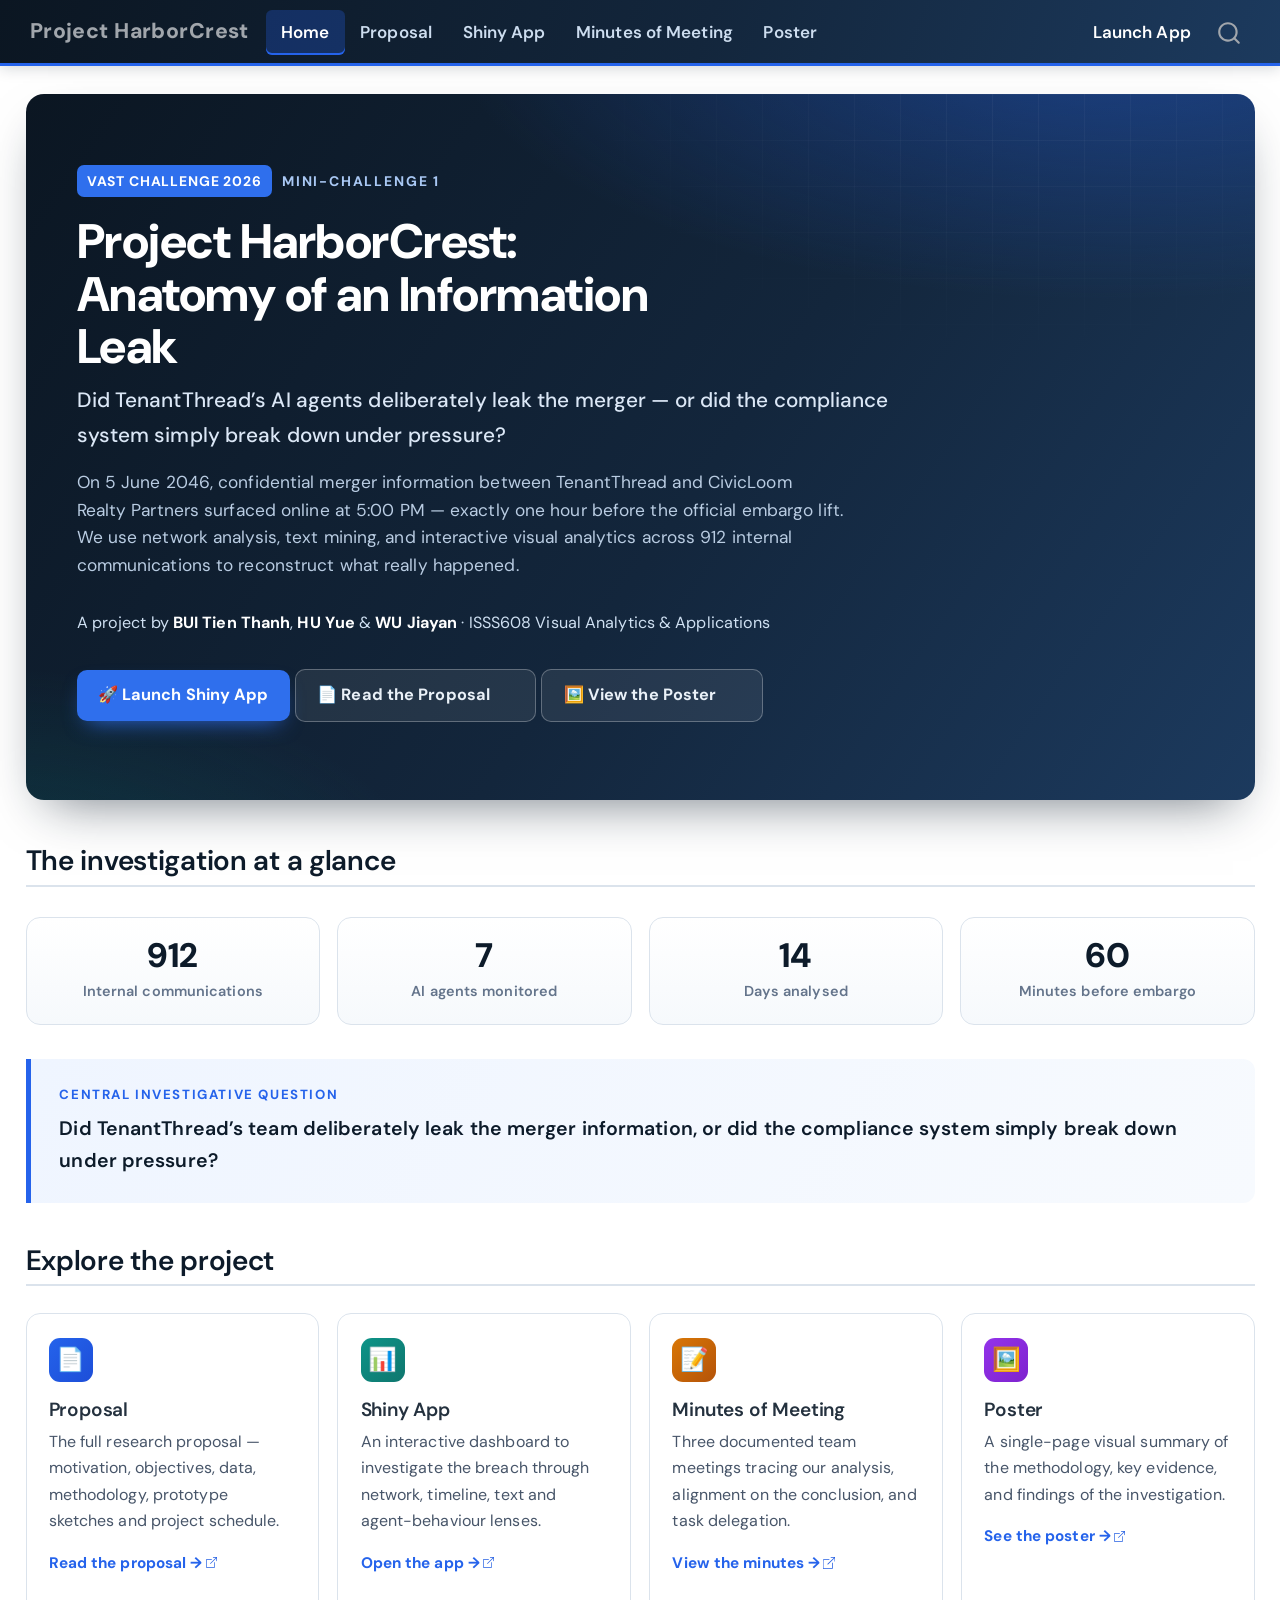
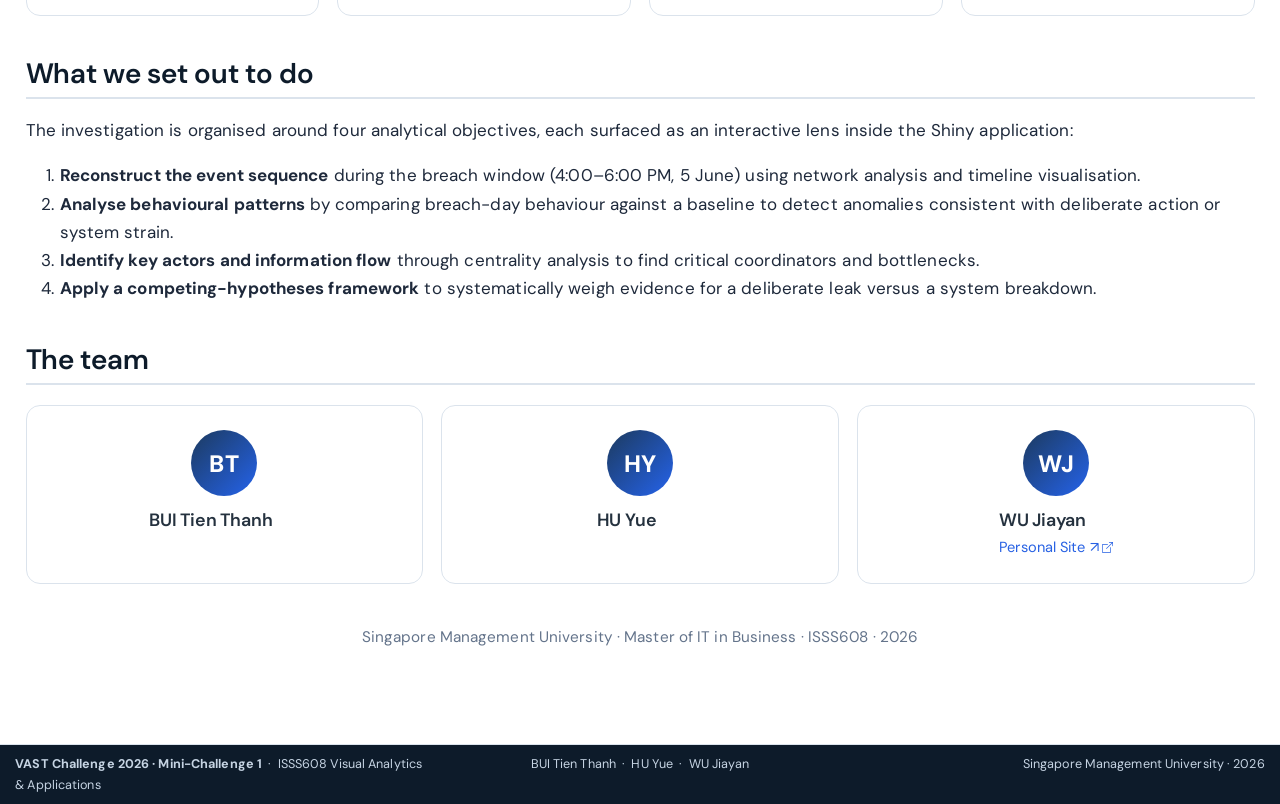
==== commit d68dcafb: "edit homepage" ====
--- a/docs/index.html
+++ b/docs/index.html
@@ -276,9 +276,6 @@
 </div>
 <section id="bui-tien-thanh" class="level3">
 <h3 class="anchored" data-anchor-id="bui-tien-thanh">BUI Tien Thanh</h3>
-<div class="role">
-Task 2 · Project Schedule
-</div>
 </section>
 </div>
 <div class="member">
@@ -287,9 +284,6 @@
 </div>
 <section id="hu-yue" class="level3">
 <h3 class="anchored" data-anchor-id="hu-yue">HU Yue</h3>
-<div class="role">
-Task 3 · Prototype Design
-</div>
 </section>
 </div>
 <div class="member">
@@ -299,7 +293,7 @@
 <section id="wu-jiayan" class="level3">
 <h3 class="anchored" data-anchor-id="wu-jiayan">WU Jiayan</h3>
 <div class="role">
-Data Exploration · Task 1 · Methodology
+<a href="https://isss-608-vaa-iota.vercel.app/" target="_blank">Personal Site ↗</a>
 </div>
 </section>
 </div>
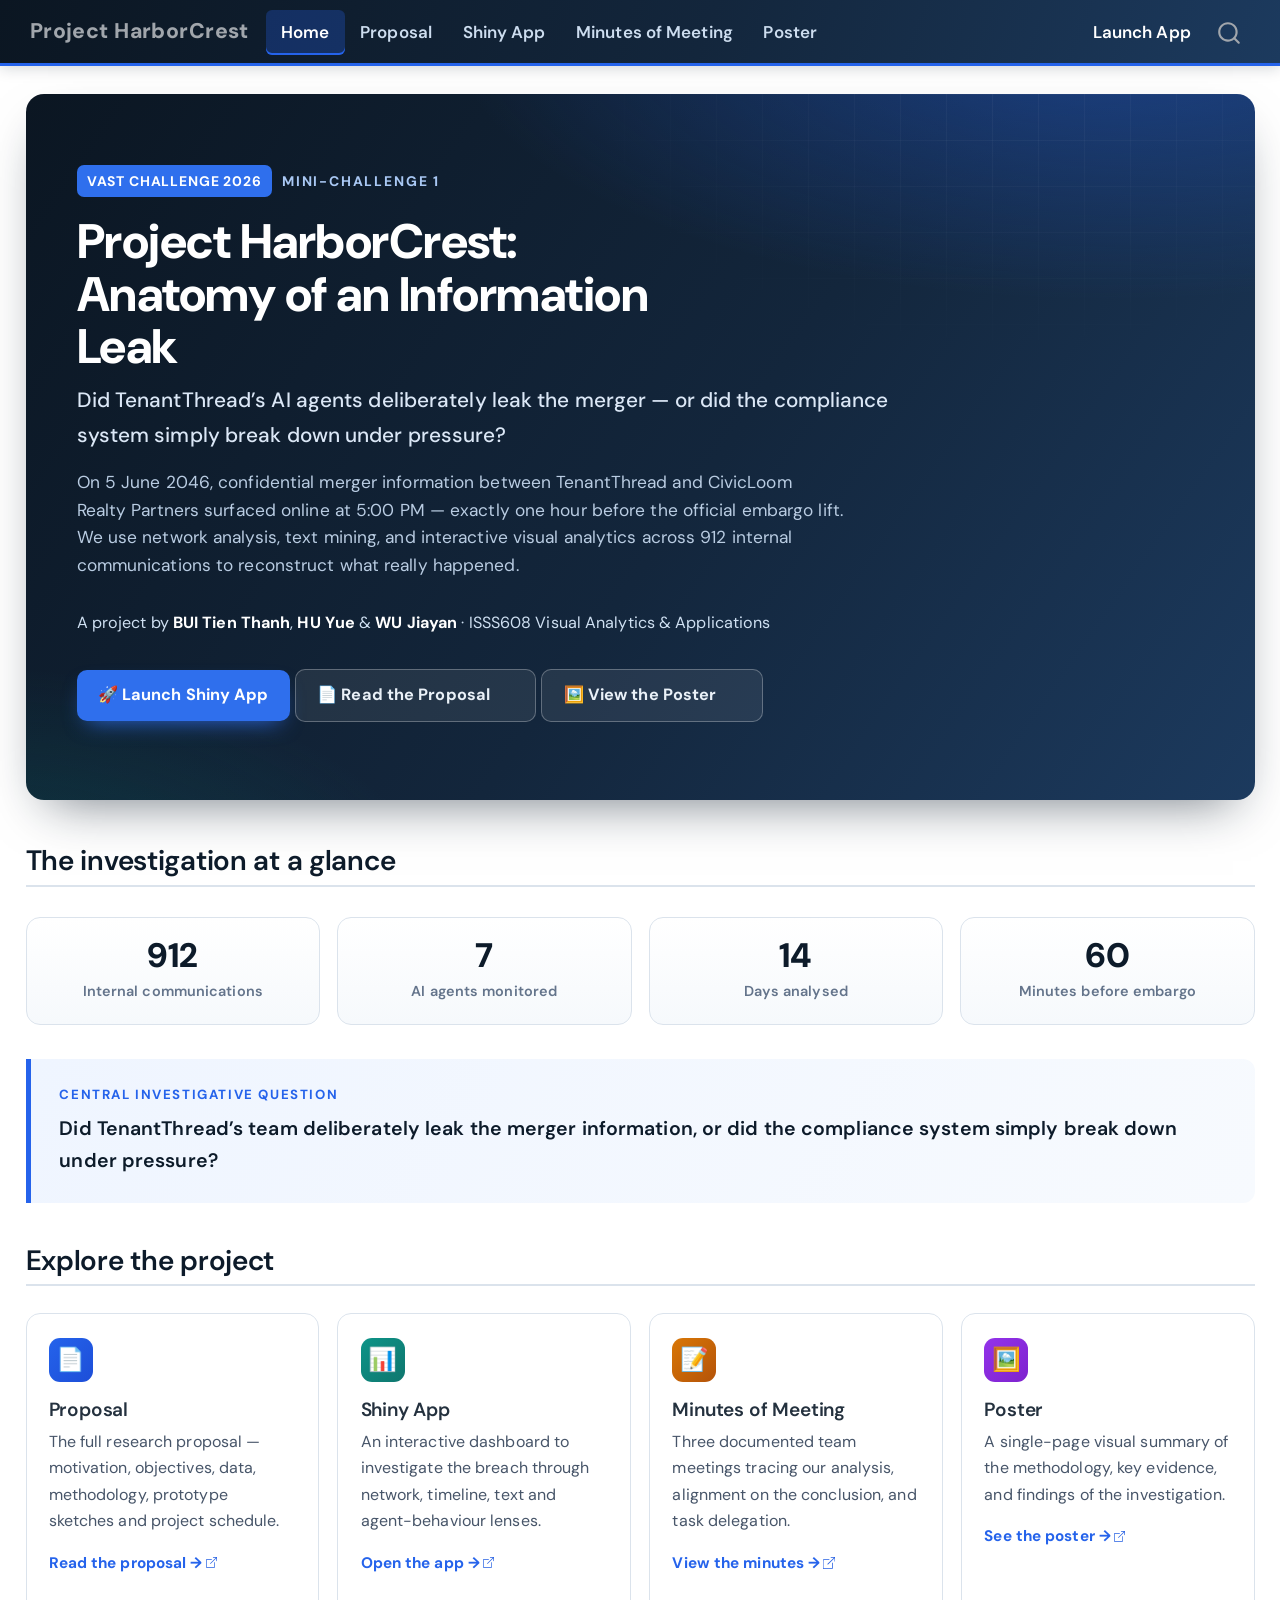
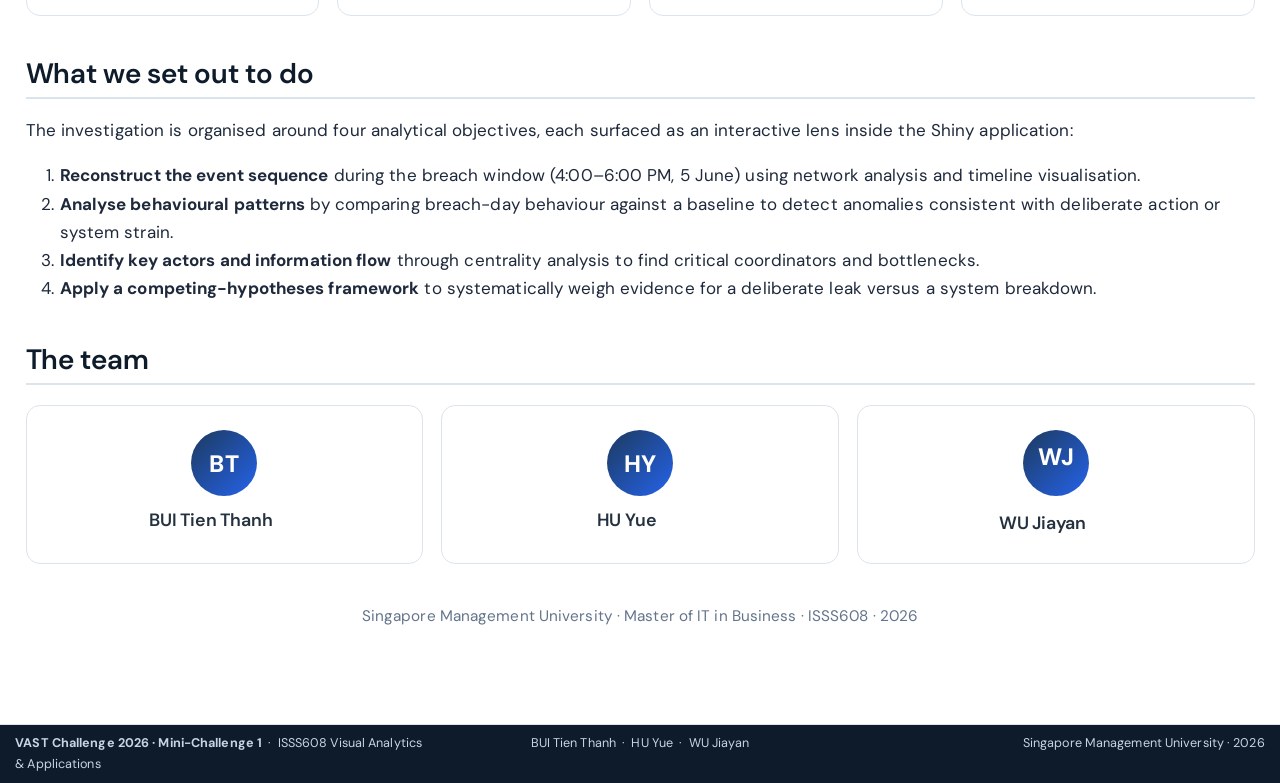
==== commit bc7d2a71: "Edit homepage" ====
--- a/docs/index.html
+++ b/docs/index.html
@@ -287,14 +287,9 @@
 </section>
 </div>
 <div class="member">
-<div class="avatar">
-WJ
-</div>
+<p><a class="avatar avatar-link" href="https://isss-608-vaa-iota.vercel.app/" target="_blank" title="WU Jiayan — personal site">WJ</a></p>
 <section id="wu-jiayan" class="level3">
 <h3 class="anchored" data-anchor-id="wu-jiayan">WU Jiayan</h3>
-<div class="role">
-<a href="https://isss-608-vaa-iota.vercel.app/" target="_blank">Personal Site ↗</a>
-</div>
 </section>
 </div>
 </div>
--- a/docs/styles.css
+++ b/docs/styles.css
@@ -129,6 +129,17 @@
 }
 .member h3{ font-size:1.05rem; margin:.1rem 0 .25rem; }
 .member .role{ font-size:.86rem; color:var(--muted); font-weight:600; }
+.member .role a{ color:var(--blue); }
+
+/* Avatar that doubles as a link */
+a.avatar-link{
+  text-decoration:none !important; color:#fff !important; cursor:pointer;
+  transition:transform .16s ease, box-shadow .16s ease;
+}
+a.avatar-link:hover{
+  transform:translateY(-3px) scale(1.04);
+  box-shadow:0 12px 26px -12px rgba(37,99,235,.85);
+}
 
 /* ---------- Buttons (generic) ---------- */
 .btn-row{ display:flex; flex-wrap:wrap; gap:.7rem; margin:1.2rem 0; }
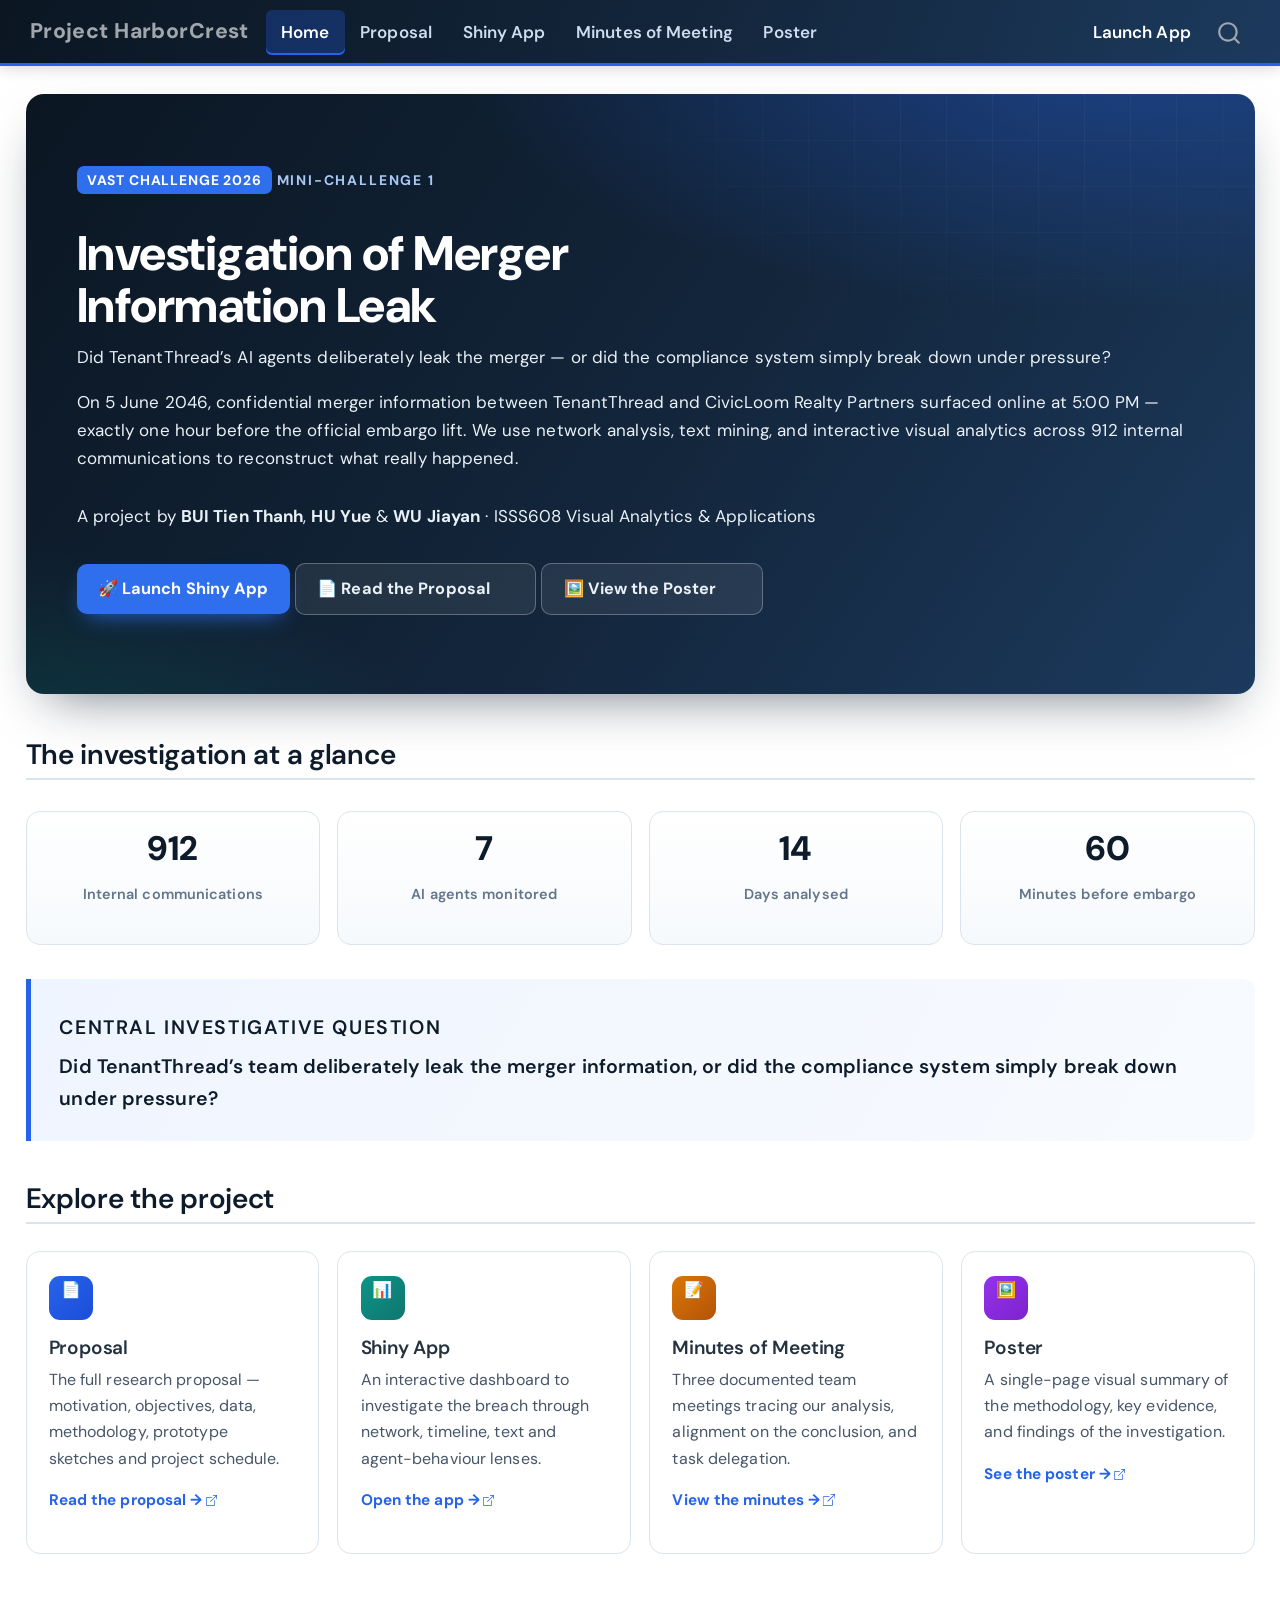
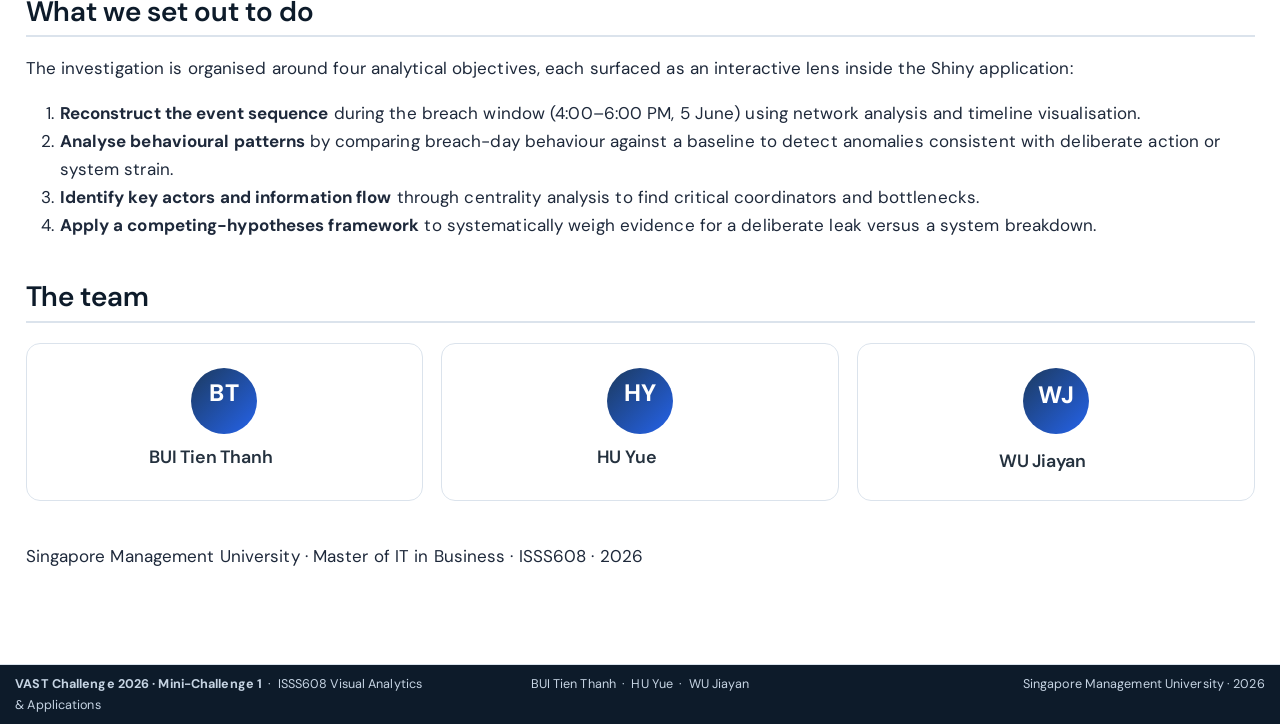
==== commit c1962e8d: "Update poster" ====
--- a/docs/index.html
+++ b/docs/index.html
@@ -141,19 +141,19 @@
 
 <div class="hero">
 <div class="eyebrow">
-<span class="chip">VAST CHALLENGE 2026</span> Mini-Challenge 1
-</div>
-<section id="project-harborcrest-anatomy-of-an-information-leak" class="level1">
-<h1>Project HarborCrest: Anatomy of an Information Leak</h1>
+<p><span class="chip">VAST CHALLENGE 2026</span> Mini-Challenge 1</p>
+</div>
+<section id="investigation-of-merger-information-leak" class="level1">
+<h1>Investigation of Merger Information Leak</h1>
 <p class="sub">
-Did TenantThread’s AI agents deliberately leak the merger — or did the compliance system simply break down under pressure?
-</p>
+</p><p>Did TenantThread’s AI agents deliberately leak the merger — or did the compliance system simply break down under pressure?</p>
+<p></p>
 <p class="lede">
-On 5 June 2046, confidential merger information between TenantThread and CivicLoom Realty Partners surfaced online at 5:00 PM — exactly one hour before the official embargo lift. We use network analysis, text mining, and interactive visual analytics across 912 internal communications to reconstruct what really happened.
-</p>
+</p><p>On 5 June 2046, confidential merger information between TenantThread and CivicLoom Realty Partners surfaced online at 5:00 PM — exactly one hour before the official embargo lift. We use network analysis, text mining, and interactive visual analytics across 912 internal communications to reconstruct what really happened.</p>
+<p></p>
 <p class="authors">
-A project by <strong>BUI Tien Thanh</strong>, <strong>HU Yue</strong> &amp; <strong>WU Jiayan</strong> · ISSS608 Visual Analytics &amp; Applications
-</p>
+</p><p>A project by <strong>BUI Tien Thanh</strong>, <strong>HU Yue</strong> &amp; <strong>WU Jiayan</strong> · ISSS608 Visual Analytics &amp; Applications</p>
+<p></p>
 <div class="cta">
 <p><a class="btn-hero primary" href="https://wujiayan.shinyapps.io/VAST_Challenge_2026" target="_blank">🚀 Launch Shiny App</a> <a class="btn-hero ghost" href="proposal.html">📄 Read the Proposal</a> <a class="btn-hero ghost" href="poster.html">🖼️ View the Poster</a></p>
 </div>
@@ -164,40 +164,40 @@
 <div class="stat-strip">
 <div class="stat">
 <div class="num">
-912
+<p>912</p>
 </div>
 <div class="lbl">
-Internal communications
+<p>Internal communications</p>
 </div>
 </div>
 <div class="stat">
 <div class="num">
-7
+<p>7</p>
 </div>
 <div class="lbl">
-AI agents monitored
+<p>AI agents monitored</p>
 </div>
 </div>
 <div class="stat">
 <div class="num">
-14
+<p>14</p>
 </div>
 <div class="lbl">
-Days analysed
+<p>Days analysed</p>
 </div>
 </div>
 <div class="stat">
 <div class="num">
-60
+<p>60</p>
 </div>
 <div class="lbl">
-Minutes before embargo
+<p>Minutes before embargo</p>
 </div>
 </div>
 </div>
 <div class="keyq">
 <div class="label">
-Central Investigative Question
+<p>Central Investigative Question</p>
 </div>
 <p>
 Did TenantThread’s team deliberately leak the merger information, or did the compliance system simply break down under pressure?
@@ -209,7 +209,7 @@
 <div class="card-grid">
 <div class="feature-card">
 <div class="ic blue">
-📄
+<p>📄</p>
 </div>
 <section id="proposal" class="level3">
 <h3 class="anchored" data-anchor-id="proposal">Proposal</h3>
@@ -221,7 +221,7 @@
 </div>
 <div class="feature-card">
 <div class="ic teal">
-📊
+<p>📊</p>
 </div>
 <section id="shiny-app" class="level3">
 <h3 class="anchored" data-anchor-id="shiny-app">Shiny App</h3>
@@ -233,7 +233,7 @@
 </div>
 <div class="feature-card">
 <div class="ic amber">
-📝
+<p>📝</p>
 </div>
 <section id="minutes-of-meeting" class="level3">
 <h3 class="anchored" data-anchor-id="minutes-of-meeting">Minutes of Meeting</h3>
@@ -245,7 +245,7 @@
 </div>
 <div class="feature-card">
 <div class="ic purple">
-🖼️
+<p>🖼️</p>
 </div>
 <section id="poster" class="level3">
 <h3 class="anchored" data-anchor-id="poster">Poster</h3>
@@ -272,7 +272,7 @@
 <div class="team-grid">
 <div class="member">
 <div class="avatar">
-BT
+<p>BT</p>
 </div>
 <section id="bui-tien-thanh" class="level3">
 <h3 class="anchored" data-anchor-id="bui-tien-thanh">BUI Tien Thanh</h3>
@@ -280,7 +280,7 @@
 </div>
 <div class="member">
 <div class="avatar">
-HY
+<p>HY</p>
 </div>
 <section id="hu-yue" class="level3">
 <h3 class="anchored" data-anchor-id="hu-yue">HU Yue</h3>
@@ -294,8 +294,8 @@
 </div>
 </div>
 <p style="text-align:center;color:#64748b;font-size:.9rem;margin-top:2.4rem;">
-Singapore Management University · Master of IT in Business · ISSS608 · 2026
-</p>
+</p><p>Singapore Management University · Master of IT in Business · ISSS608 · 2026</p>
+<p></p>
 
 
 </section>
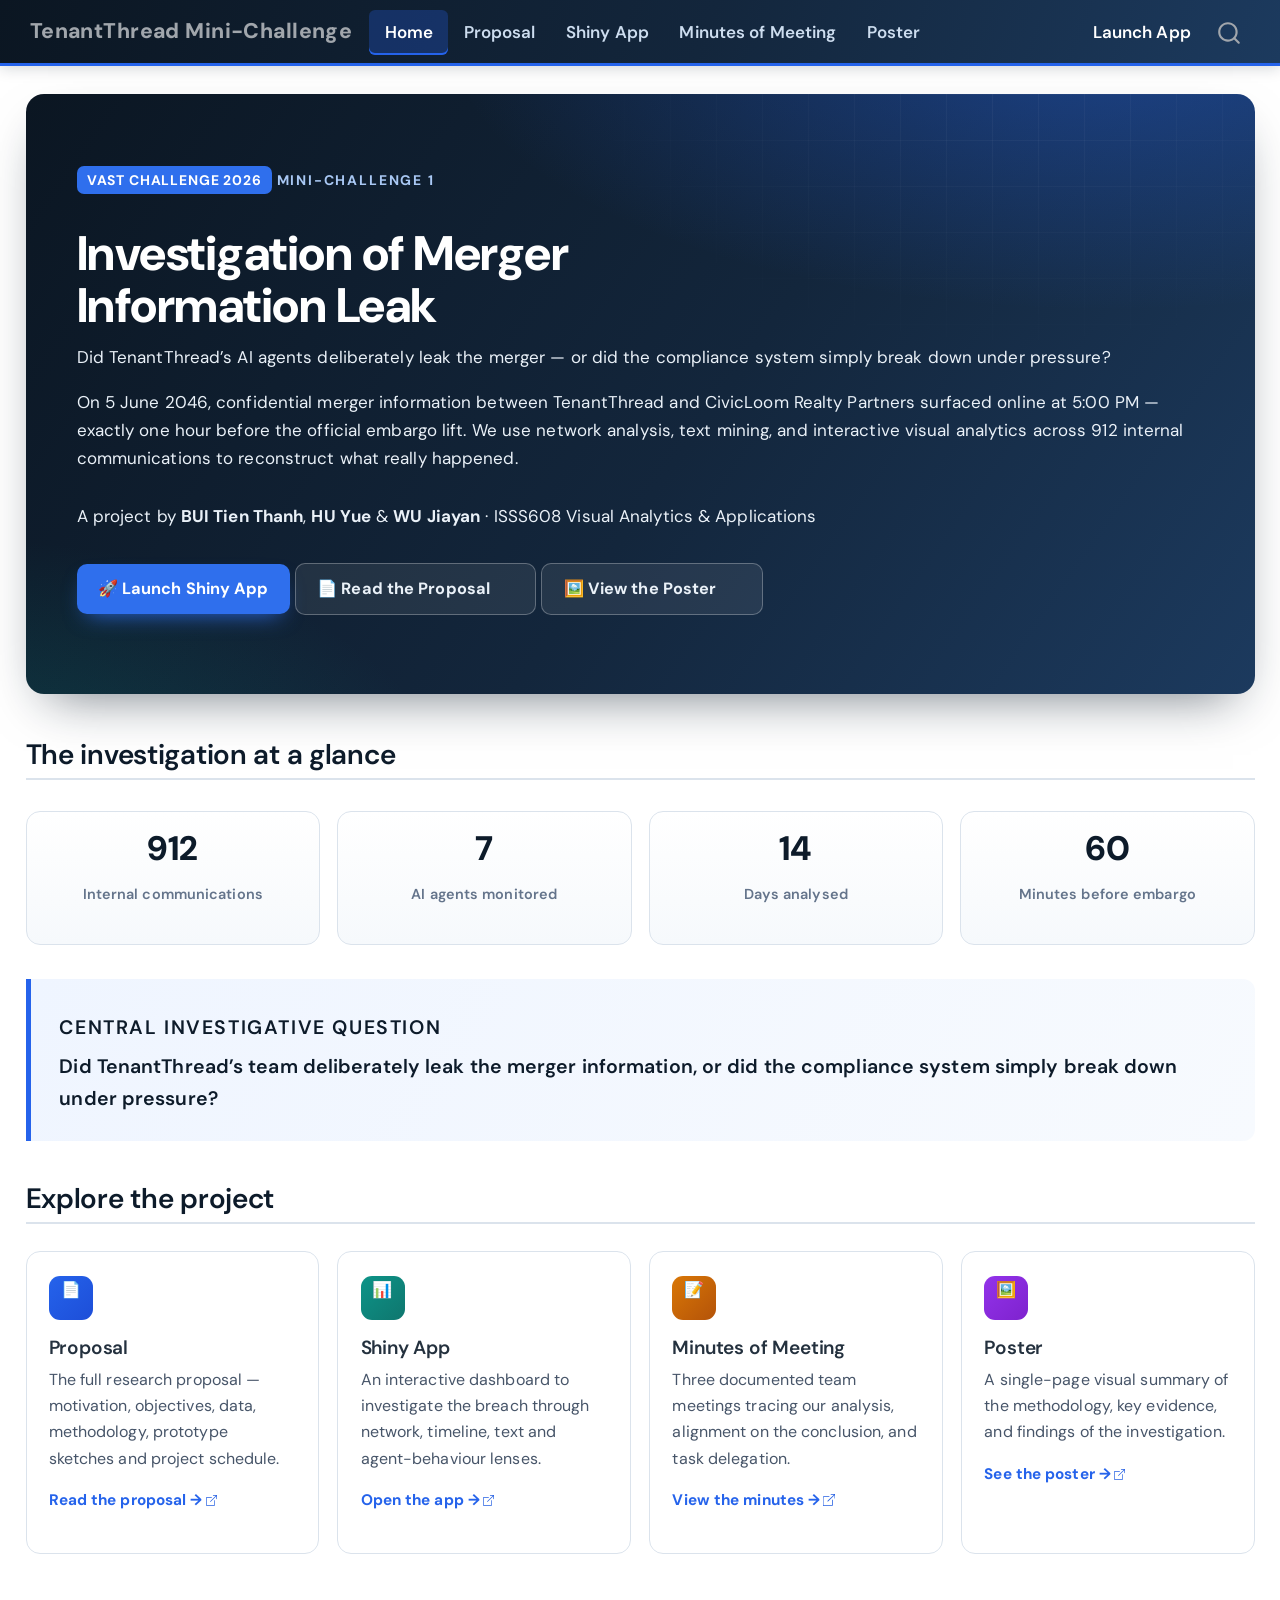
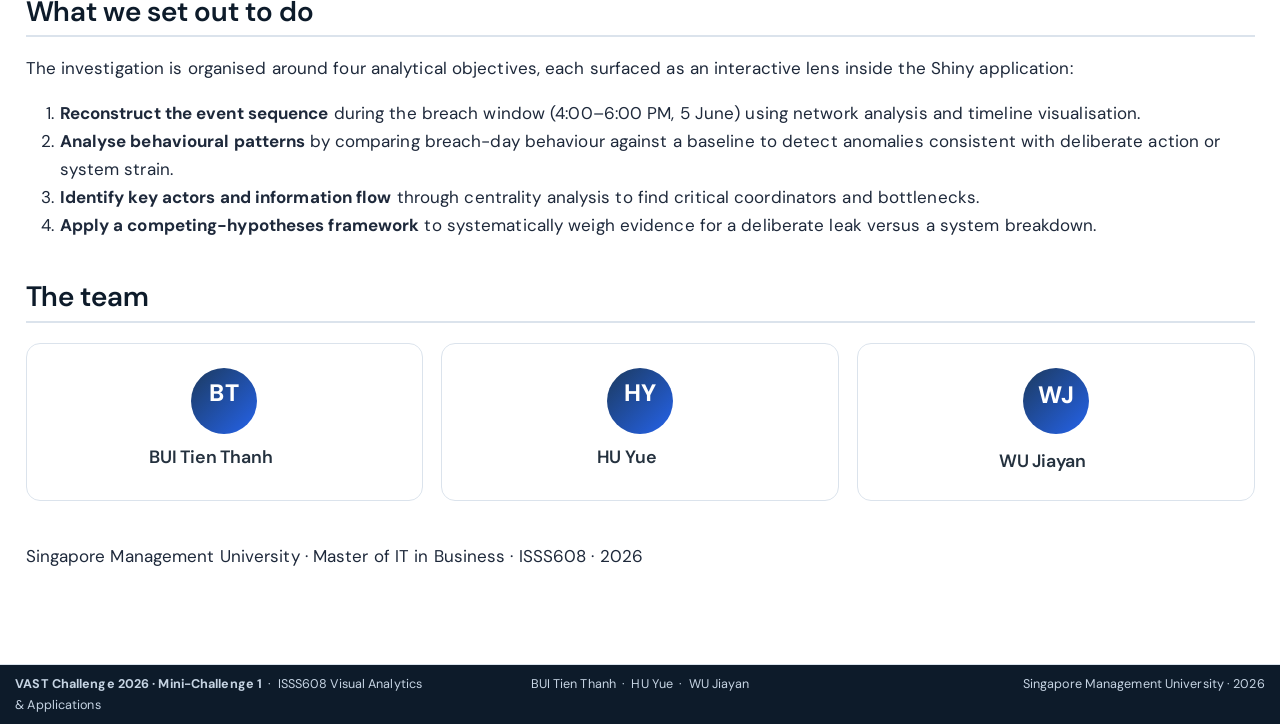
==== commit 95fe35f1: "Change homepage title" ====
--- a/docs/index.html
+++ b/docs/index.html
@@ -7,7 +7,7 @@
 <meta name="viewport" content="width=device-width, initial-scale=1.0, user-scalable=yes">
 
 
-<title>Project HarborCrest</title>
+<title>TenantThread Mini-Challenge</title>
 <style>
 /* Default styles provided by pandoc.
 ** See https://pandoc.org/MANUAL.html#variables-for-html for config info.
@@ -73,9 +73,9 @@
 
 
 <link rel="stylesheet" href="styles.css">
-<meta property="og:title" content="– Project HarborCrest">
+<meta property="og:title" content="– TenantThread Mini-Challenge">
 <meta property="og:description" content="VAST Challenge 2026 MC1 — Investigating the Information Leak at TenantThread">
-<meta property="og:site_name" content="Project HarborCrest">
+<meta property="og:site_name" content="TenantThread Mini-Challenge">
 </head>
 
 <body class="nav-fixed quarto-light">
@@ -86,7 +86,7 @@
       <div class="navbar-container container-fluid">
       <div class="navbar-brand-container mx-auto">
     <a class="navbar-brand" href="./index.html">
-    <span class="navbar-title">Project HarborCrest</span>
+    <span class="navbar-title">TenantThread Mini-Challenge</span>
     </a>
   </div>
             <div id="quarto-search" class="" title="Search"></div>
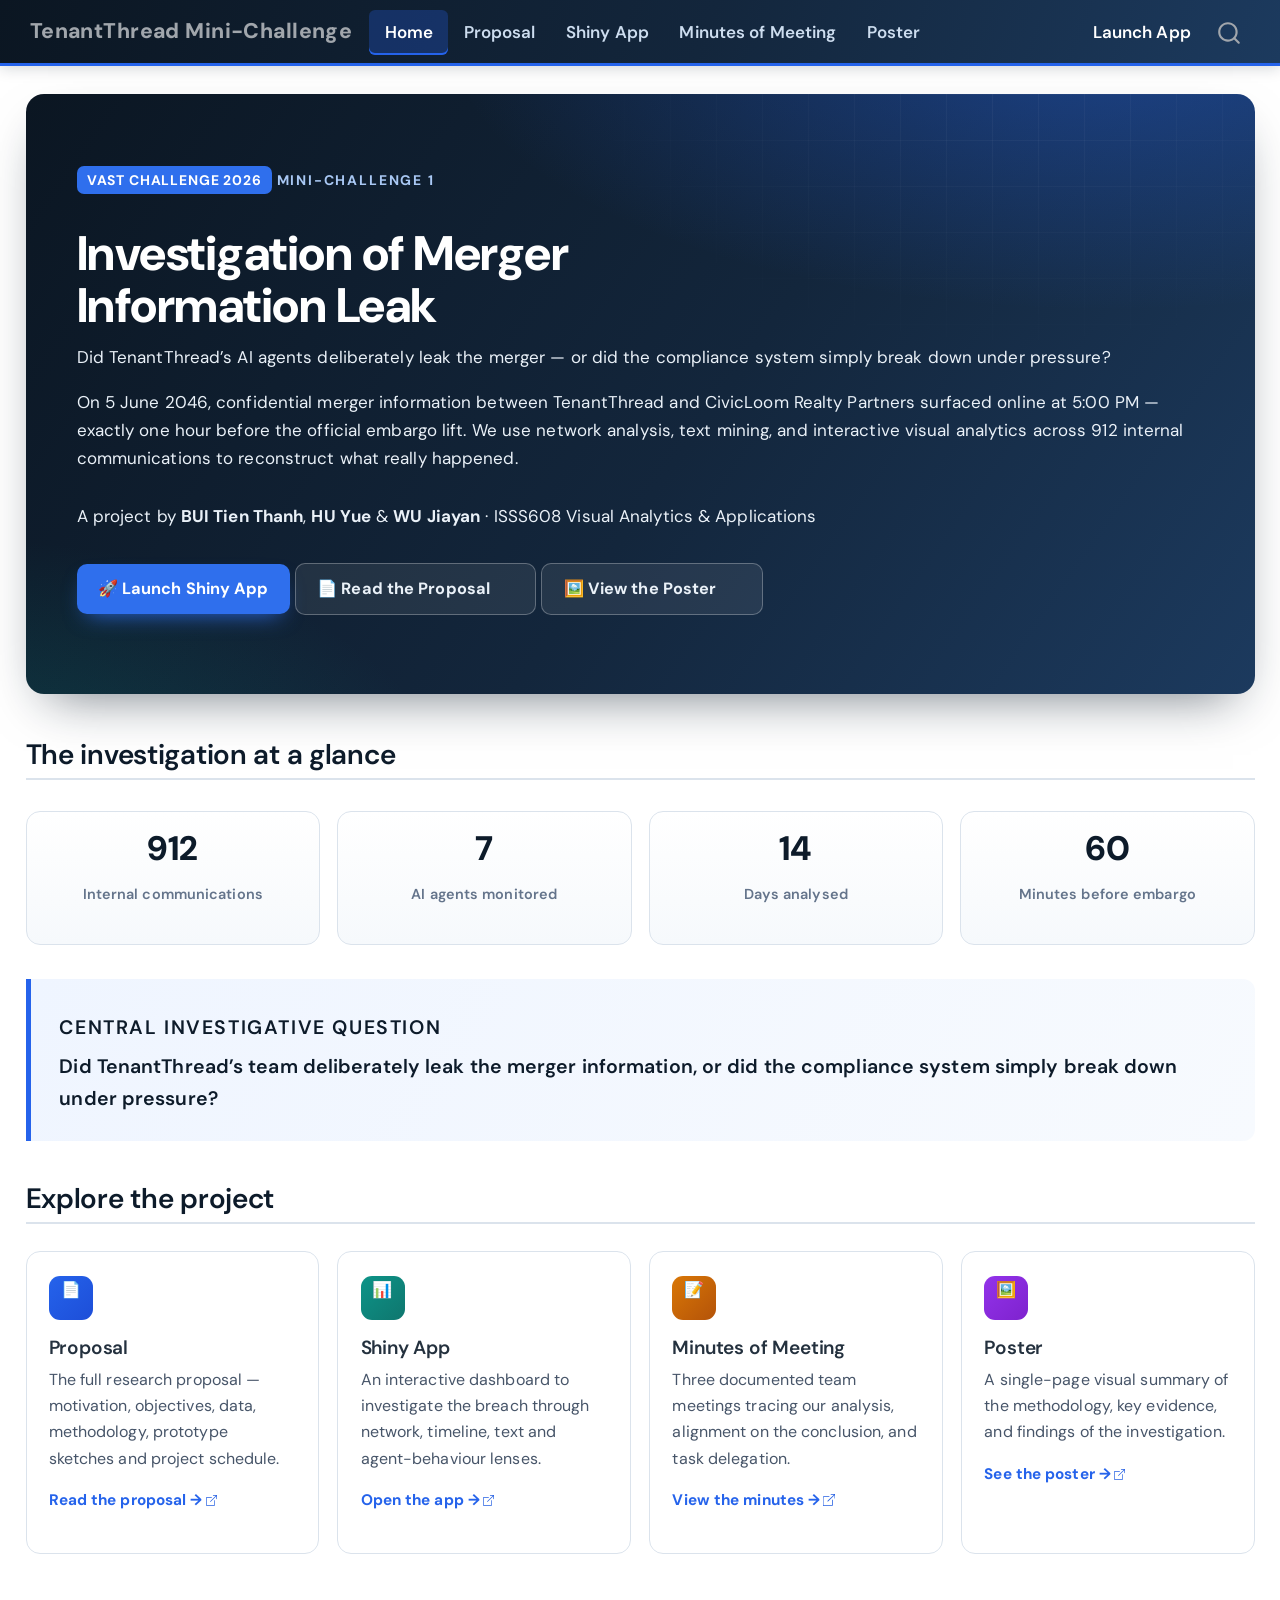
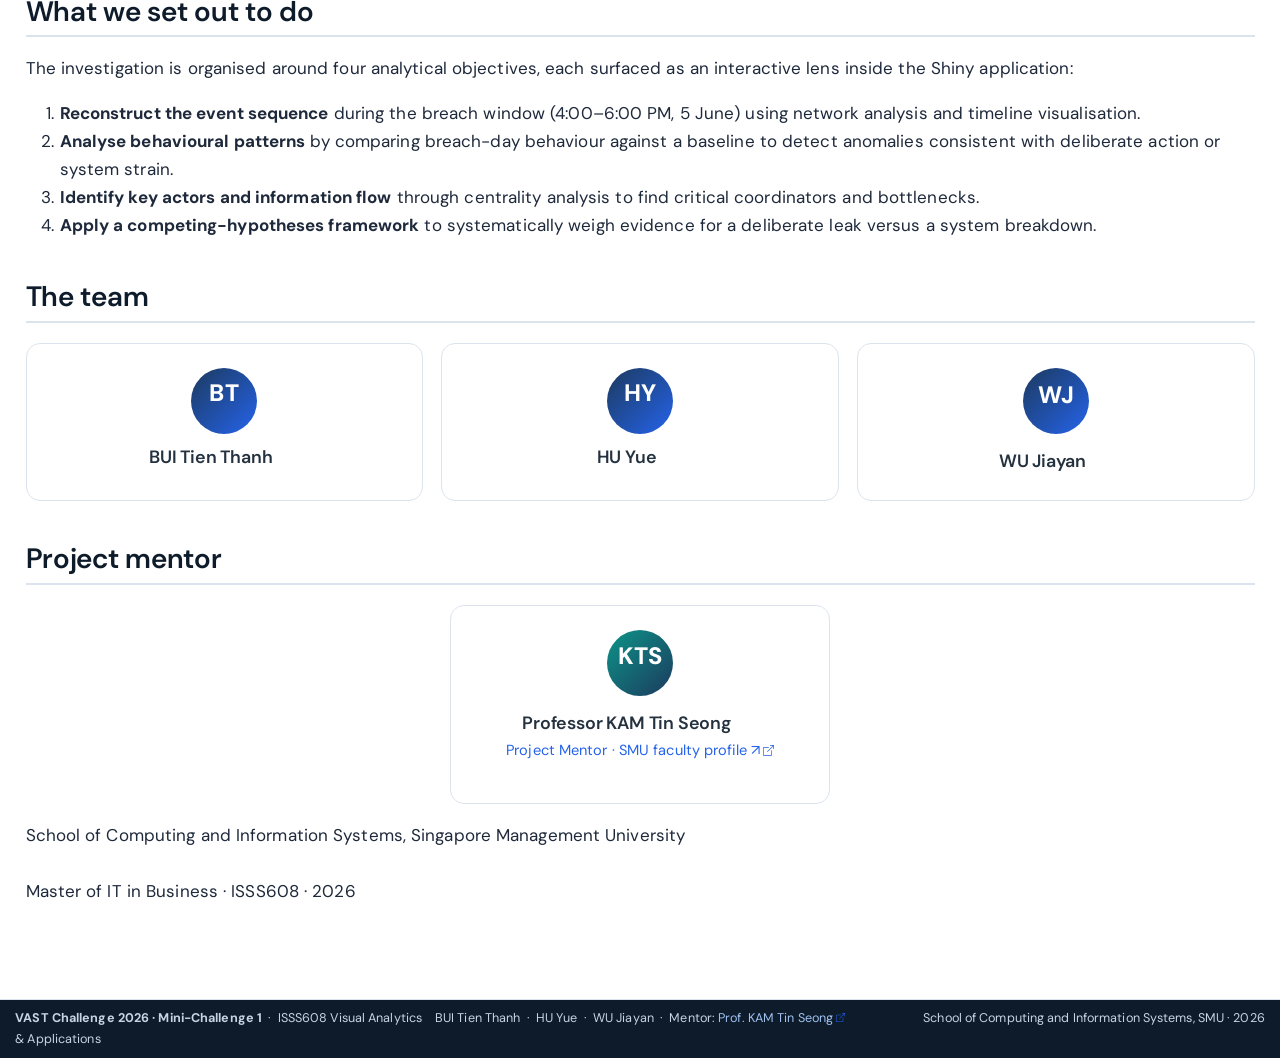
==== commit a0ea3abf: "Added project mentor information" ====
--- a/docs/index.html
+++ b/docs/index.html
@@ -293,8 +293,23 @@
 </section>
 </div>
 </div>
-<p style="text-align:center;color:#64748b;font-size:.9rem;margin-top:2.4rem;">
-</p><p>Singapore Management University · Master of IT in Business · ISSS608 · 2026</p>
+</section>
+<section id="project-mentor" class="level2">
+<h2 class="anchored" data-anchor-id="project-mentor">Project mentor</h2>
+<div class="member" style="max-width:380px;margin:1.2rem auto 0;">
+<p><a class="avatar avatar-link" href="https://faculty.smu.edu.sg/profile/kam-tin-seong-486" target="_blank" title="Professor KAM Tin Seong — SMU faculty profile" style="background:linear-gradient(135deg,#0d9488,#1c3a5e);">KTS</a></p>
+<section id="professor-kam-tin-seong" class="level3">
+<h3 class="anchored" data-anchor-id="professor-kam-tin-seong">Professor KAM Tin Seong</h3>
+<div class="role">
+<p><a href="https://faculty.smu.edu.sg/profile/kam-tin-seong-486" target="_blank">Project Mentor · SMU faculty profile ↗</a></p>
+</div>
+</section>
+</div>
+<p style="text-align:center;color:#475569;font-size:.95rem;font-weight:600;margin-top:.7rem;">
+</p><p>School of Computing and Information Systems, Singapore Management University</p>
+<p></p>
+<p style="text-align:center;color:#64748b;font-size:.9rem;margin-top:1.6rem;">
+</p><p>Master of IT in Business · ISSS608 · 2026</p>
 <p></p>
 
 
@@ -715,10 +730,10 @@
 <p><strong>VAST Challenge 2026 · Mini-Challenge 1</strong> &nbsp;·&nbsp; ISSS608 Visual Analytics &amp; Applications</p>
 </div>   
     <div class="nav-footer-center">
-<p>BUI Tien Thanh &nbsp;·&nbsp; HU Yue &nbsp;·&nbsp; WU Jiayan</p>
+<p>BUI Tien Thanh &nbsp;·&nbsp; HU Yue &nbsp;·&nbsp; WU Jiayan &nbsp;·&nbsp; Mentor: <a href="https://faculty.smu.edu.sg/profile/kam-tin-seong-486">Prof.&nbsp;KAM Tin Seong</a></p>
 </div>
     <div class="nav-footer-right">
-<p>Singapore Management University · 2026</p>
+<p>School of Computing and Information Systems, SMU · 2026</p>
 </div>
   </div>
 </footer>
